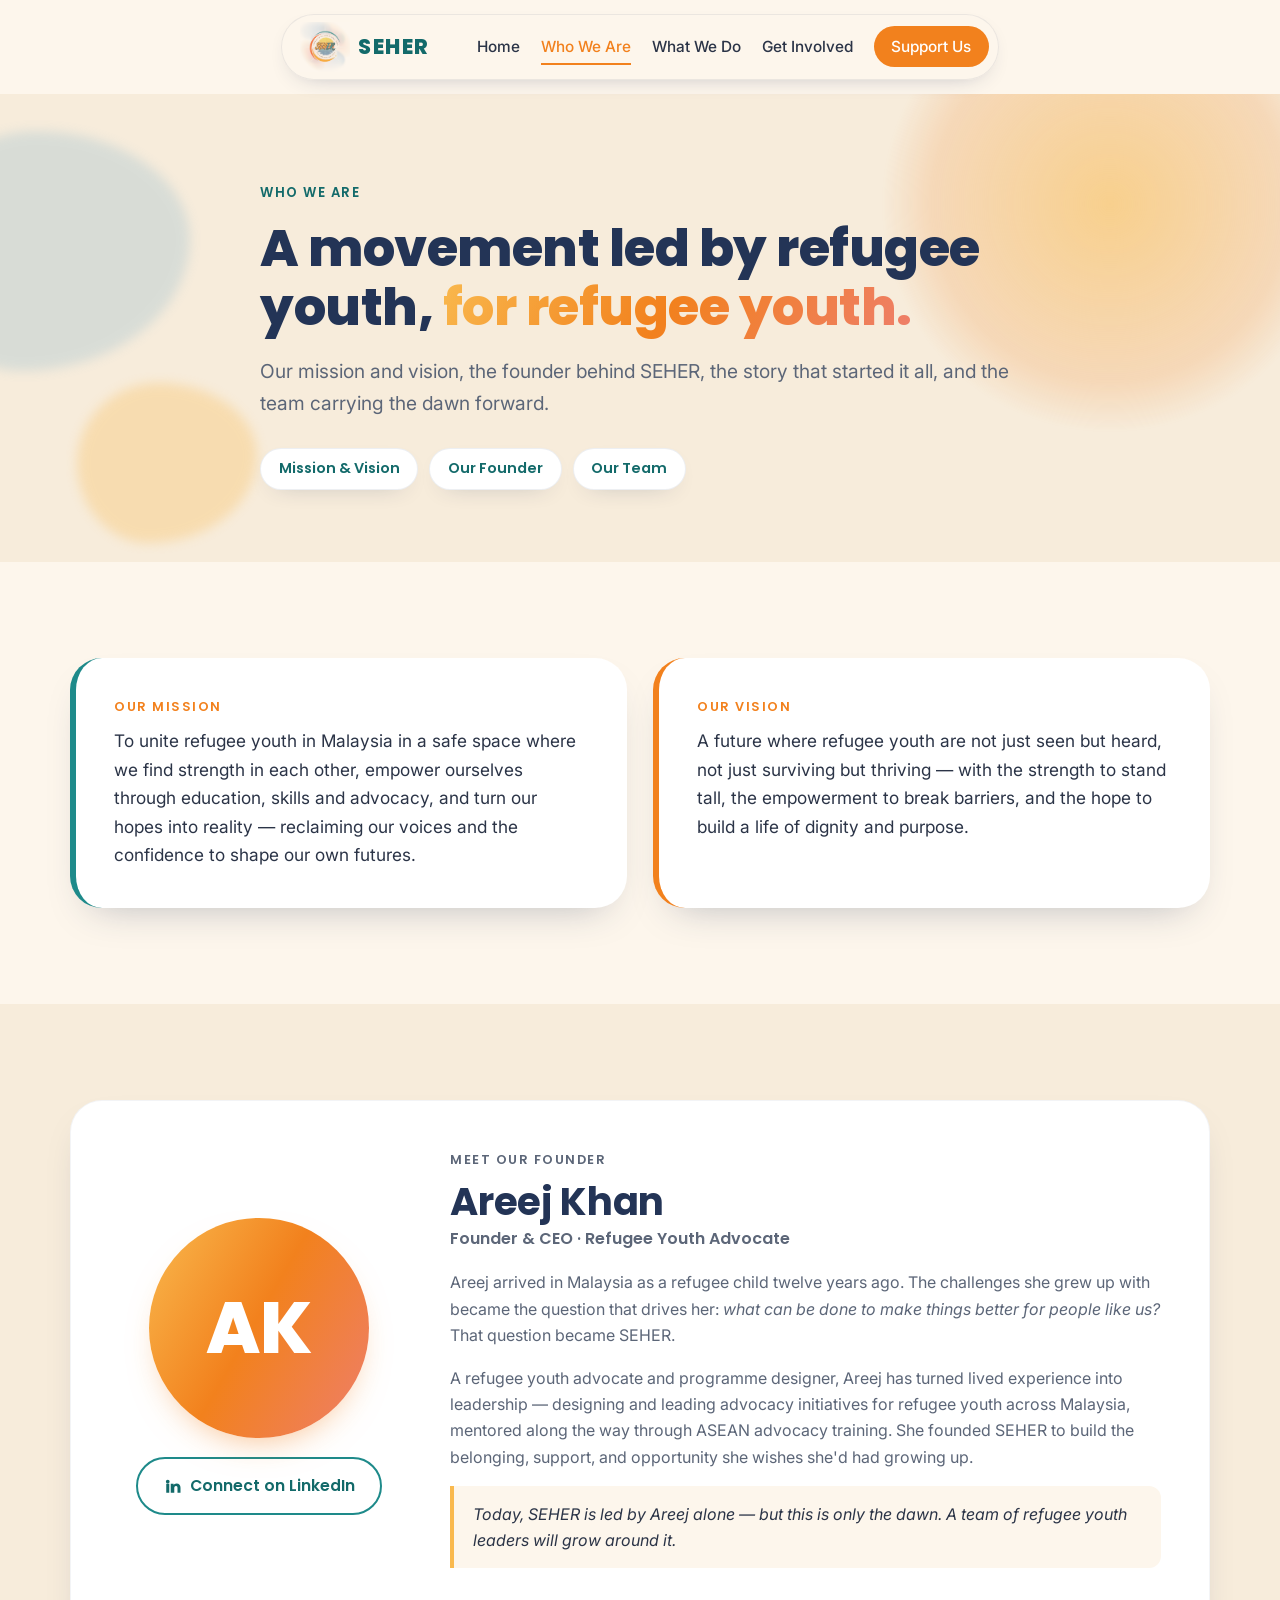
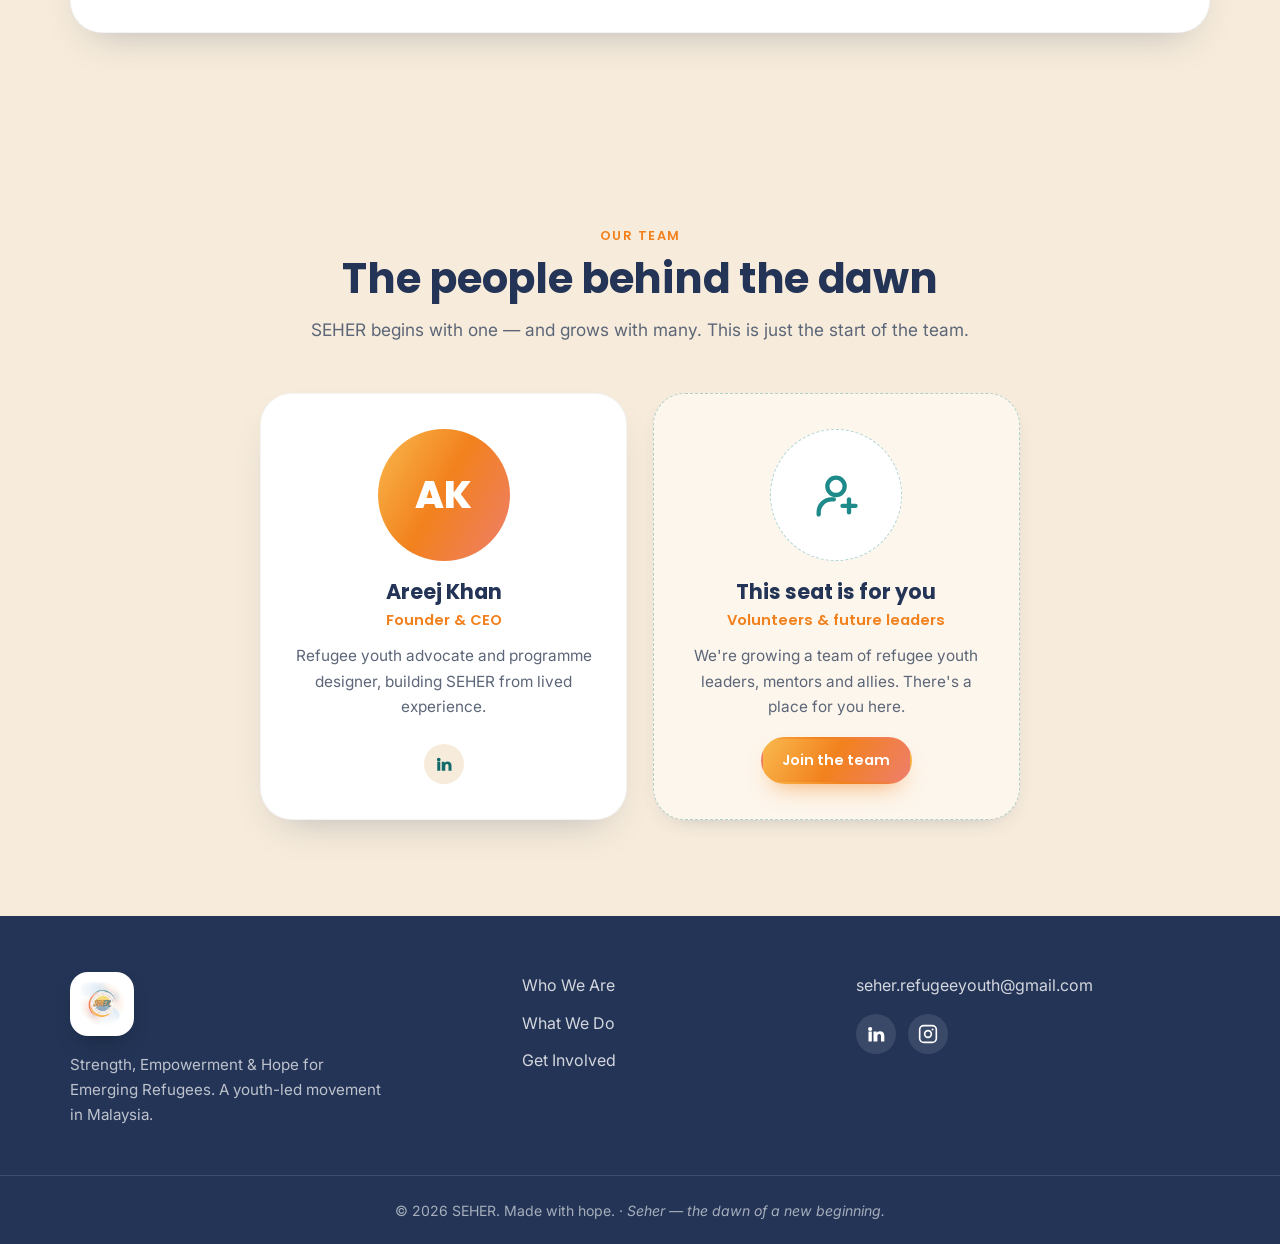
==== about.html @ 38da6fe3 "Add files via upload" ====
<!DOCTYPE html>
<html lang="en">
<head>
  <meta charset="UTF-8" />
  <meta name="viewport" content="width=device-width, initial-scale=1.0" />
  <title>Who We Are — SEHER</title>
  <meta name="description" content="Who we are: SEHER's mission and vision, our founder Areej Khan, the Voices into Action story, and the team building a brighter dawn for refugee youth in Malaysia." />

  <!-- Open Graph / social sharing -->
  <meta property="og:type" content="website" />
  <meta property="og:title" content="Who We Are — SEHER" />
  <meta property="og:description" content="Our mission, our founder, our story. SEHER — a youth-led movement for refugee youth in Malaysia. Seher means dawn." />
  <meta property="og:image" content="seher-logo.png" />

  <!-- Favicon: a small sunrise drawn inline, no file needed -->
  <link rel="icon" href="data:image/svg+xml,%3Csvg xmlns='http://www.w3.org/2000/svg' viewBox='0 0 32 32'%3E%3Ccircle cx='16' cy='18' r='8' fill='%23F9B94E'/%3E%3Crect x='2' y='22' width='28' height='8' fill='%232E9C9C'/%3E%3C/svg%3E" />

  <!-- Fonts -->
  <link rel="preconnect" href="https://fonts.googleapis.com" />
  <link rel="preconnect" href="https://fonts.gstatic.com" crossorigin />
  <link href="https://fonts.googleapis.com/css2?family=Poppins:wght@500;600;700;800&family=Inter:wght@400;500;600&display=swap" rel="stylesheet" />

  <link rel="stylesheet" href="styles.css" />
</head>
<body>

  <!-- ============ HEADER ============ -->
  <header class="site-header" id="top">
    <div class="container header-inner">
      <a href="index.html" class="brand" aria-label="SEHER home">
        <img src="seher-logo.png" alt="" class="brand-logo"
             onerror="this.style.display='none';" />
        <span class="brand-word">SEHER</span>
      </a>

      <nav class="nav" id="nav">
        <a href="index.html">Home</a>
        <a href="about.html" class="active">Who We Are</a>
        <a href="what-we-do.html">What We Do</a>
        <a href="index.html#involved">Get Involved</a>
        <a href="index.html#support" class="nav-cta nav-support">Support Us</a>
      </nav>

      <button class="nav-toggle" id="navToggle" aria-label="Open menu" aria-expanded="false">
        <span></span><span></span><span></span>
      </button>
    </div>
  </header>

  <!-- ============ PAGE HERO ============ -->
  <section class="page-hero">
    <div class="hero-art" aria-hidden="true">
      <div class="sun"></div>
      <div class="blob blob-1"></div>
      <div class="blob blob-3"></div>
    </div>
    <div class="container page-hero-inner">
      <p class="eyebrow">Who We Are</p>
      <h1 class="page-hero-title">A movement led by refugee youth, <span class="accent">for refugee youth.</span></h1>
      <p class="page-hero-sub">
        Our mission and vision, the founder behind SEHER, the story that started it all,
        and the team carrying the dawn forward.
      </p>
      <nav class="page-jump" aria-label="On this page">
        <a href="#mission">Mission &amp; Vision</a>
        <a href="#founder">Our Founder</a>
        <a href="#team">Our Team</a>
      </nav>
    </div>
  </section>

  <!-- ============ MISSION & VISION ============ -->
  <section class="section" id="mission">
    <div class="container mv-grid">
      <div class="mv-card">
        <p class="section-eyebrow">Our Mission</p>
        <p class="mv-text">
          To unite refugee youth in Malaysia in a safe space where we find strength in
          each other, empower ourselves through education, skills and advocacy, and turn our hopes
          into reality — reclaiming our voices and the confidence to shape our own futures.
        </p>
      </div>
      <div class="mv-card mv-card-alt">
        <p class="section-eyebrow">Our Vision</p>
        <p class="mv-text">
          A future where refugee youth are not just seen but heard, not just surviving but
          thriving — with the strength to stand tall, the empowerment to break barriers, and the
          hope to build a life of dignity and purpose.
        </p>
      </div>
    </div>
  </section>

  <!-- ============ FOUNDER / CEO ============ -->
  <section class="section section-tint" id="founder">
    <div class="container">
      <div class="founder-card">
        <div class="founder-photo-col">
          <div class="founder-photo">
            <img src="areej.jpg" alt="Areej Khan, Founder &amp; CEO of SEHER"
                 onerror="this.style.display='none'; this.parentElement.classList.add('no-photo');" />
            <span class="founder-initials" aria-hidden="true">AK</span>
          </div>
          <a href="https://www.linkedin.com/in/areej-khan-ak/" target="_blank" rel="noopener" class="btn btn-ghost founder-li">
            <svg viewBox="0 0 24 24" fill="currentColor" width="18" height="18"><path d="M4.98 3.5a2.5 2.5 0 1 1 0 5 2.5 2.5 0 0 1 0-5ZM3 9h4v12H3zM9 9h3.8v1.7h.05c.53-1 1.83-2.05 3.77-2.05C20.4 8.65 22 10.9 22 14.3V21h-4v-5.9c0-1.4-.03-3.2-2-3.2-2 0-2.3 1.55-2.3 3.1V21H9z"/></svg>
            Connect on LinkedIn
          </a>
        </div>
        <div class="founder-copy">
          <p class="section-eyebrow">Meet Our Founder</p>
          <h2 class="section-title">Areej Khan</h2>
          <p class="founder-role">Founder &amp; CEO · Refugee Youth Advocate</p>
          <p>
            Areej arrived in Malaysia as a refugee child twelve years ago. The challenges she grew up
            with became the question that drives her: <em>what can be done to make things better for
            people like us?</em> That question became SEHER.
          </p>
          <p>
            A refugee youth advocate and programme designer, Areej has turned lived experience into
            leadership — designing and leading advocacy initiatives for refugee youth across Malaysia,
            mentored along the way through ASEAN advocacy training. She founded SEHER to build the
            belonging, support, and opportunity she wishes she'd had growing up.
          </p>
          <p class="founder-note">
            Today, SEHER is led by Areej alone — but this is only the dawn. A team of refugee youth
            leaders will grow around it.
          </p>
        </div>
      </div>
    </div>
  </section>

  <!-- ============ TEAM ============ -->
  <section class="section section-tint" id="team">
    <div class="container">
      <div class="section-head">
        <p class="section-eyebrow">Our Team</p>
        <h2 class="section-title">The people behind the dawn</h2>
        <p class="section-lead">
          SEHER begins with one — and grows with many. This is just the start of the team.
        </p>
      </div>

      <div class="team-grid">
        <article class="team-card">
          <div class="team-photo">
            <img src="areej.jpg" alt="Areej Khan"
                 onerror="this.style.display='none'; this.parentElement.classList.add('no-photo');" />
            <span class="team-initials" aria-hidden="true">AK</span>
          </div>
          <h3>Areej Khan</h3>
          <p class="team-role">Founder &amp; CEO</p>
          <p class="team-bio">Refugee youth advocate and programme designer, building SEHER from lived experience.</p>
          <a href="https://www.linkedin.com/in/areej-khan-ak/" target="_blank" rel="noopener" class="team-li" aria-label="Areej Khan on LinkedIn">
            <svg viewBox="0 0 24 24" fill="currentColor" width="18" height="18"><path d="M4.98 3.5a2.5 2.5 0 1 1 0 5 2.5 2.5 0 0 1 0-5ZM3 9h4v12H3zM9 9h3.8v1.7h.05c.53-1 1.83-2.05 3.77-2.05C20.4 8.65 22 10.9 22 14.3V21h-4v-5.9c0-1.4-.03-3.2-2-3.2-2 0-2.3 1.55-2.3 3.1V21H9z"/></svg>
          </a>
        </article>

        <article class="team-card team-card-join">
          <div class="team-photo team-photo-join" aria-hidden="true">
            <svg viewBox="0 0 24 24" fill="none" stroke="currentColor" stroke-width="2" stroke-linecap="round" stroke-linejoin="round"><circle cx="12" cy="8" r="4"/><path d="M4 21v-1a6 6 0 0 1 6-6h1"/><path d="M18 14v6"/><path d="M15 17h6"/></svg>
          </div>
          <h3>This seat is for you</h3>
          <p class="team-role">Volunteers &amp; future leaders</p>
          <p class="team-bio">We're growing a team of refugee youth leaders, mentors and allies. There's a place for you here.</p>
          <a href="index.html#involved" class="btn btn-primary btn-sm">Join the team</a>
        </article>
      </div>
    </div>
  </section>

  <!-- ============ FOOTER ============ -->
  <footer class="site-footer">
    <div class="container footer-inner">
      <div class="footer-brand">
        <img src="seher-logo.png" alt="SEHER logo" class="footer-logo"
             onerror="this.style.display='none'; document.getElementById('footer-fallback').style.display='block';" />
        <span id="footer-fallback" class="brand-fallback" style="display:none;">SEHER</span>
        <p>Strength, Empowerment &amp; Hope for Emerging Refugees. A youth-led movement in Malaysia.</p>
      </div>
      <nav class="footer-links">
        <a href="about.html">Who We Are</a>
        <a href="what-we-do.html">What We Do</a>
        <a href="index.html#involved">Get Involved</a>
      </nav>
      <div class="footer-contact">
        <a href="mailto:seher.refugeeyouth@gmail.com">seher.refugeeyouth@gmail.com</a>
        <div class="socials">
          <a href="https://www.linkedin.com/company/seher-refugee-youth/" target="_blank" rel="noopener" aria-label="LinkedIn">
            <svg viewBox="0 0 24 24" fill="currentColor"><path d="M4.98 3.5a2.5 2.5 0 1 1 0 5 2.5 2.5 0 0 1 0-5ZM3 9h4v12H3zM9 9h3.8v1.7h.05c.53-1 1.83-2.05 3.77-2.05C20.4 8.65 22 10.9 22 14.3V21h-4v-5.9c0-1.4-.03-3.2-2-3.2-2 0-2.3 1.55-2.3 3.1V21H9z"/></svg>
          </a>
          <a href="https://www.instagram.com/seher_refugee_youth/" target="_blank" rel="noopener" aria-label="Instagram">
            <svg viewBox="0 0 24 24" fill="none" stroke="currentColor" stroke-width="2"><rect x="2" y="2" width="20" height="20" rx="5"/><circle cx="12" cy="12" r="4"/><circle cx="17.5" cy="6.5" r="1.2" fill="currentColor" stroke="none"/></svg>
          </a>
        </div>
      </div>
    </div>
    <div class="footer-bottom">
      <p>© <span id="year"></span> SEHER. Made with hope. · <em>Seher — the dawn of a new beginning.</em></p>
    </div>
  </footer>

  <script src="script.js"></script>
</body>
</html>
---- styles.css ----
/* ===================================================================
   SEHER — design system
   Palette drawn from the logo: teal, sunrise orange, gold, coral,
   navy ink on warm cream.
=================================================================== */
:root {
  --cream:      #FDF6EC;
  --cream-deep: #F7ECDB;
  --teal:       #1E8A8A;
  --teal-deep:  #136A6A;
  --orange:     #F2811D;
  --gold:       #F9B94E;
  --coral:      #EE7E6B;
  --blue:       #6EA8C9;
  --navy:       #233456;
  --ink:        #2B3447;
  --muted:      #5C6678;
  --white:      #ffffff;

  --radius-sm: 12px;
  --radius:    20px;
  --radius-lg: 32px;
  --shadow:    0 18px 40px -22px rgba(35, 52, 86, .35);
  --shadow-sm: 0 8px 24px -16px rgba(35, 52, 86, .45);

  --maxw: 1140px;
  --sunrise: linear-gradient(120deg, var(--gold) 0%, var(--orange) 48%, var(--coral) 100%);
}

* { box-sizing: border-box; }
html { scroll-behavior: smooth; }
body {
  margin: 0;
  font-family: "Inter", system-ui, sans-serif;
  color: var(--ink);
  background: var(--cream);
  line-height: 1.65;
  -webkit-font-smoothing: antialiased;
}
img { max-width: 100%; display: block; }
a { color: var(--teal-deep); }

h1, h2, h3 { font-family: "Poppins", sans-serif; line-height: 1.15; color: var(--navy); margin: 0; }

.container { width: min(var(--maxw), 92%); margin-inline: auto; }

/* ---------- Page fade transition (between pages) ---------- */
@keyframes pageIn { from { opacity: 0; } to { opacity: 1; } }
body { animation: pageIn .5s ease; }
body.is-leaving { opacity: 0; transition: opacity .28s ease; }

/* ---------- Buttons ---------- */
.btn {
  display: inline-flex; align-items: center; justify-content: center;
  gap: .5rem;
  padding: .85rem 1.6rem;
  border-radius: 999px;
  font-family: "Poppins", sans-serif;
  font-weight: 600;
  font-size: .98rem;
  text-decoration: none;
  border: 2px solid transparent;
  cursor: pointer;
  transition: transform .18s ease, box-shadow .18s ease, background .18s ease;
}
.btn-primary { background: var(--sunrise); color: #fff; box-shadow: 0 12px 24px -12px rgba(242,129,29,.7); }
.btn-primary:hover { transform: translateY(-2px); box-shadow: 0 18px 30px -12px rgba(242,129,29,.8); }
.btn-ghost { background: rgba(255,255,255,.7); color: var(--teal-deep); border-color: var(--teal); }
.btn-ghost:hover { background: #fff; transform: translateY(-2px); }
.btn-block { width: 100%; }

/* ---------- Header (floating rounded pill) ---------- */
.site-header {
  position: sticky; top: 0; z-index: 50;
  padding: .85rem 0;
  background: transparent;
}
.header-inner {
  display: flex; align-items: center; justify-content: center;
  width: fit-content; max-width: 100%; margin-inline: auto;
  gap: clamp(1.4rem, 4vw, 3rem);
  padding: .45rem .6rem .45rem 1.1rem;
  background: rgba(253, 246, 236, .92);
  backdrop-filter: blur(10px);
  border: 1px solid rgba(35,52,86,.08);
  border-radius: 999px;
  box-shadow: var(--shadow-sm);
}
.brand { display: flex; align-items: center; gap: .55rem; text-decoration: none; }
.brand-logo { height: 50px; width: auto; mix-blend-mode: multiply; }
.brand-word {
  font-family: "Poppins", sans-serif; font-weight: 800; letter-spacing: 1.5px;
  font-size: 1.3rem; color: var(--teal-deep);
}
.brand-fallback {
  font-family: "Poppins", sans-serif; font-weight: 800; letter-spacing: 2px;
  font-size: 1.5rem; color: var(--teal-deep);
}
.nav { display: flex; align-items: center; gap: 1.3rem; }
.nav a {
  text-decoration: none; color: var(--ink); font-weight: 500; font-size: .96rem;
  position: relative; transition: color .15s;
}
.nav a:not(.nav-cta):hover { color: var(--teal-deep); }
.nav a:not(.nav-cta)::after {
  content: ""; position: absolute; left: 0; bottom: -6px; height: 2px; width: 0;
  background: var(--orange); transition: width .2s ease;
}
.nav a:not(.nav-cta):hover::after { width: 100%; }
.nav-cta {
  background: var(--teal); color: #fff !important; padding: .5rem 1.1rem;
  border-radius: 999px; font-weight: 600;
}
.nav-cta:hover { background: var(--teal-deep); }
.nav-support { background: var(--orange); }
.nav-support:hover { background: var(--coral); }
#support { scroll-margin-top: 96px; }
.nav-toggle { display: none; background: none; border: 0; cursor: pointer; padding: .4rem; }
.nav-toggle span { display: block; width: 24px; height: 2.5px; background: var(--navy); border-radius: 2px; margin: 5px 0; transition: .25s; }

/* ---------- Hero ---------- */
.hero { position: relative; overflow: hidden; padding: clamp(3.5rem, 9vw, 7rem) 0 clamp(4rem, 9vw, 7rem); }
.hero-art { position: absolute; inset: 0; z-index: 0; pointer-events: none; }
.hero-art .sun {
  position: absolute; top: -120px; right: -60px; width: 460px; height: 460px; border-radius: 50%;
  background: radial-gradient(circle at 50% 50%, rgba(249,185,78,.55), rgba(242,129,29,.18) 55%, transparent 70%);
  filter: blur(2px);
}
.blob { position: absolute; border-radius: 45% 55% 60% 40% / 50% 45% 55% 50%; opacity: .5; filter: blur(6px); }
.blob-1 { width: 280px; height: 240px; top: 8%; left: -90px; background: var(--blue); opacity: .22; }
.blob-2 { width: 220px; height: 200px; bottom: -60px; right: 12%; background: var(--coral); opacity: .2; }
.blob-3 { width: 180px; height: 160px; bottom: 4%; left: 6%; background: var(--gold); opacity: .3; }
.hero-inner {
  position: relative; z-index: 1;
  display: grid; grid-template-columns: minmax(150px, 200px) 1fr;
  gap: clamp(1.25rem, 3vw, 2.5rem); align-items: center;
}
.hero-logo-col { display: flex; justify-content: flex-start; }
.hero-logo {
  width: 100%; max-width: 210px; aspect-ratio: 1 / 1; height: auto;
  border-radius: 50%; object-fit: cover; mix-blend-mode: multiply;
  margin-left: -18px;
}
.hero-text { min-width: 0; }
.eyebrow {
  font-family: "Poppins", sans-serif; font-weight: 600; letter-spacing: 1.5px; text-transform: uppercase;
  font-size: .82rem; color: var(--teal-deep); margin: 0 0 1rem;
}
.hero-title { font-size: clamp(2.1rem, 5.4vw, 3.7rem); font-weight: 800; letter-spacing: -.5px; }
.hero-title .accent {
  background: var(--sunrise); -webkit-background-clip: text; background-clip: text; color: transparent;
}
.hero-sub { font-size: clamp(1.05rem, 2vw, 1.25rem); color: var(--muted); margin: 1.4rem 0 2.2rem; max-width: 620px; }
.hero-actions { display: flex; flex-wrap: wrap; gap: 1rem; }

/* ---------- Meaning strip ---------- */
.meaning { background: var(--navy); color: #fff; padding: 2.4rem 0; }
.meaning p { margin: 0; text-align: center; font-size: clamp(1.05rem, 2.2vw, 1.3rem); max-width: 820px; margin-inline: auto; color: rgba(255,255,255,.92); }
.meaning strong { color: var(--gold); }
.meaning-word {
  display: inline-block; font-size: 1.6em; color: var(--gold); margin-right: .5rem; vertical-align: -.12em;
  font-family: "Poppins", sans-serif;
}

/* ---------- Sections ---------- */
.section { padding: clamp(3.5rem, 8vw, 6rem) 0; }
.section-tint { background: var(--cream-deep); }
.section-eyebrow {
  font-family: "Poppins", sans-serif; font-weight: 600; letter-spacing: 1.5px; text-transform: uppercase;
  font-size: .8rem; color: var(--orange); margin: 0 0 .6rem;
}
.section-eyebrow.light { color: var(--gold); }
.section-title { font-size: clamp(1.7rem, 3.6vw, 2.6rem); font-weight: 700; letter-spacing: -.3px; }
.section-title.light { color: #fff; }
.section-head { text-align: center; max-width: 680px; margin: 0 auto 3rem; }
.section-lead { color: var(--muted); margin-top: .8rem; font-size: 1.08rem; }

/* ---------- About ---------- */
.about-grid { display: grid; grid-template-columns: 1.15fr .85fr; gap: 3.2rem; align-items: center; }
.about-copy p { color: var(--muted); }
.about-copy .btn { margin-top: 1rem; }
.about-stats { display: grid; grid-template-columns: 1fr 1fr; gap: 1.1rem; }
.stat-card {
  background: #fff; border-radius: var(--radius); padding: 1.6rem; box-shadow: var(--shadow);
  border: 1px solid rgba(35,52,86,.05);
}
.stat-wide { grid-column: 1 / -1; }
.stat-num { display: block; font-family: "Poppins", sans-serif; font-weight: 800; font-size: 1.7rem; color: var(--teal-deep); line-height: 1.1; }
.stat-label { display: block; color: var(--muted); font-size: .94rem; margin-top: .4rem; }

/* ---------- Founder / CEO ---------- */
.founder-card {
  display: grid; grid-template-columns: 280px 1fr; gap: clamp(1.8rem, 4vw, 3.2rem);
  align-items: center; background: #fff; border-radius: var(--radius-lg);
  padding: clamp(1.8rem, 4vw, 3rem); box-shadow: var(--shadow);
  border: 1px solid rgba(35,52,86,.05);
}
.founder-photo-col { display: flex; flex-direction: column; align-items: center; gap: 1.2rem; }
.founder-photo {
  position: relative; width: 220px; height: 220px; border-radius: 50%; overflow: hidden;
  background: var(--sunrise); display: grid; place-items: center;
  box-shadow: 0 16px 36px -18px rgba(242,129,29,.6);
}
.founder-photo img { width: 100%; height: 100%; object-fit: cover; }
.founder-initials { display: none; font-family: "Poppins", sans-serif; font-weight: 800; font-size: 4.5rem; color: #fff; }
.founder-photo.no-photo .founder-initials { display: block; }
.founder-li { gap: .5rem; }
.founder-role { font-family: "Poppins", sans-serif; font-weight: 600; color: var(--teal-deep); margin: .1rem 0 1.1rem; }
.founder-copy p { color: var(--muted); }
.founder-copy .section-title { font-size: clamp(1.8rem, 3.4vw, 2.4rem); }
.founder-note {
  background: var(--cream); border-left: 4px solid var(--gold);
  padding: .9rem 1.2rem; border-radius: 0 12px 12px 0; color: var(--ink) !important; font-style: italic;
}

/* ---------- Impact / Voices into Action ---------- */
.impact-grid { display: grid; grid-template-columns: 1fr 1fr; gap: 2.4rem; align-items: center; margin-bottom: 2.4rem; }
.impact-photo {
  position: relative; aspect-ratio: 4 / 3; border-radius: var(--radius-lg); overflow: hidden;
  background: linear-gradient(150deg, var(--teal), var(--blue));
  display: grid; place-items: center; box-shadow: var(--shadow);
}
.impact-photo img { width: 100%; height: 100%; object-fit: cover; }
.impact-photo-ph { display: none; flex-direction: column; align-items: center; gap: .6rem; color: rgba(255,255,255,.85); font-size: .95rem; font-weight: 500; }
.impact-photo-ph svg { width: 42px; height: 42px; }
.impact-photo.no-photo .impact-photo-ph { display: flex; }
.impact-stats { display: grid; grid-template-columns: 1fr 1fr; gap: 1rem; margin-bottom: 1.6rem; }
.impact-stat {
  background: var(--cream-deep); border-radius: var(--radius); padding: 1.1rem 1.2rem;
  border: 1px solid rgba(35,52,86,.05);
}
.impact-num { display: block; font-family: "Poppins", sans-serif; font-weight: 800; font-size: 1.9rem; color: var(--orange); line-height: 1; }
.impact-lbl { display: block; color: var(--muted); font-size: .9rem; margin-top: .35rem; }
.impact-copy p { color: var(--muted); }
.impact-quote {
  margin: 0 0 2rem; padding: 2rem clamp(1.5rem, 4vw, 3rem); border-radius: var(--radius-lg);
  background: var(--navy); color: #fff; font-family: "Poppins", sans-serif; font-weight: 500;
  font-size: clamp(1.15rem, 2.4vw, 1.5rem); line-height: 1.5; text-align: center; position: relative;
}
.impact-quote cite { display: block; margin-top: 1rem; font-size: .95rem; font-style: normal; font-weight: 600; color: var(--gold); }
.impact-footer { display: flex; flex-wrap: wrap; align-items: center; justify-content: space-between; gap: 1.2rem; }
.impact-credits { margin: 0; color: var(--muted); font-size: .95rem; }
.impact-credits strong { color: var(--ink); }

/* ---------- Pillars ---------- */
.pillars-grid { display: grid; grid-template-columns: repeat(3, 1fr); gap: 1.6rem; }
.pillar-card {
  background: #fff; border-radius: var(--radius-lg); padding: 2.2rem; text-align: center;
  box-shadow: var(--shadow); border: 1px solid rgba(35,52,86,.05);
  transition: transform .2s ease, box-shadow .2s ease;
}
.pillar-card:hover { transform: translateY(-6px); }
.pillar-icon {
  width: 68px; height: 68px; border-radius: 20px; margin: 0 auto 1.2rem;
  display: grid; place-items: center; color: #fff;
}
.pillar-icon svg { width: 32px; height: 32px; }
.icon-strength { background: linear-gradient(135deg, var(--teal), var(--teal-deep)); }
.icon-empower  { background: linear-gradient(135deg, var(--gold), var(--orange)); }
.icon-hope     { background: linear-gradient(135deg, var(--coral), var(--orange)); }
.pillar-card h3 { font-size: 1.4rem; margin-bottom: .6rem; }
.pillar-card p { color: var(--muted); margin: 0; }

/* ---------- Mission & Vision ---------- */
.mv-grid { display: grid; grid-template-columns: 1fr 1fr; gap: 1.6rem; }
.mv-card {
  background: #fff; border-radius: var(--radius-lg); padding: 2.4rem;
  box-shadow: var(--shadow); border-left: 6px solid var(--teal);
}
.mv-card-alt { border-left-color: var(--orange); }
.mv-text { font-size: 1.08rem; color: var(--ink); margin: 0; }

/* ---------- Programs ---------- */
.programs-grid { display: grid; grid-template-columns: repeat(3, 1fr); gap: 1.6rem; }
.program-card {
  background: #fff; border-radius: var(--radius); padding: 2rem 1.8rem;
  box-shadow: var(--shadow-sm); border: 1px solid rgba(35,52,86,.05);
  transition: transform .2s ease;
}
.program-card:hover { transform: translateY(-5px); }
.program-tag {
  display: inline-grid; place-items: center; width: 40px; height: 40px; border-radius: 12px;
  background: var(--cream-deep); color: var(--orange); font-family: "Poppins", sans-serif;
  font-weight: 700; margin-bottom: 1rem;
}
.program-card h3 { font-size: 1.2rem; margin-bottom: .5rem; }
.program-card p { color: var(--muted); margin: 0; font-size: .97rem; }
.program-card-feature { background: var(--sunrise); color: #fff; }
.program-card-feature h3 { color: #fff; }
.program-card-feature p { color: rgba(255,255,255,.94); }
.program-card-feature .program-tag { background: rgba(255,255,255,.25); color: #fff; }

/* ---------- Who we serve ---------- */
.serve { background: linear-gradient(150deg, var(--teal-deep), var(--teal) 60%, var(--blue)); position: relative; overflow: hidden; }
.serve::after {
  content: ""; position: absolute; top: -100px; right: -80px; width: 360px; height: 360px; border-radius: 50%;
  background: radial-gradient(circle, rgba(249,185,78,.4), transparent 65%);
}
.serve-inner { position: relative; z-index: 1; max-width: 760px; }
.serve-lead { color: rgba(255,255,255,.92); font-size: 1.12rem; margin: 1.2rem 0 2rem; }
.serve-list {
  list-style: none; padding: 0; margin: 0 0 1.8rem; display: grid;
  grid-template-columns: 1fr 1fr; gap: .8rem 1.6rem; max-width: 620px;
}
.serve-list li {
  position: relative; padding-left: 1.8rem; color: #fff; font-weight: 500;
}
.serve-list li::before {
  content: "✦"; position: absolute; left: 0; color: var(--gold); font-size: 1rem;
}
.serve-note { color: rgba(255,255,255,.92); font-style: italic; margin: 0; }

/* ---------- Get involved ---------- */
.involved-grid { display: grid; grid-template-columns: repeat(3, 1fr); gap: 1.6rem; margin-bottom: 3rem; }
.involved-card {
  background: #fff; border-radius: var(--radius-lg); padding: 2.2rem; text-align: center;
  box-shadow: var(--shadow); border: 1px solid rgba(35,52,86,.05);
  transition: transform .2s ease;
}
.involved-card:hover { transform: translateY(-6px); }
.involved-icon {
  width: 64px; height: 64px; border-radius: 50%; margin: 0 auto 1.1rem;
  display: grid; place-items: center; background: var(--cream-deep); color: var(--teal-deep);
}
.involved-icon svg { width: 28px; height: 28px; }
.involved-card h3 { font-size: 1.25rem; margin-bottom: .5rem; }
.involved-card p { color: var(--muted); margin: 0; font-size: .97rem; }

/* ---------- Form ---------- */
.form-wrap {
  background: #fff; border-radius: var(--radius-lg); padding: clamp(1.8rem, 4vw, 3rem);
  box-shadow: var(--shadow); display: grid; grid-template-columns: .85fr 1.15fr; gap: 2.6rem; align-items: start;
}
.form-intro h3 { font-size: 1.5rem; margin-bottom: .6rem; }
.form-intro p { color: var(--muted); margin: 0; }
.contact-form { display: grid; gap: 1rem; }
.field-row { display: grid; grid-template-columns: 1fr 1fr; gap: 1rem; }
.field { display: grid; gap: .4rem; }
.field span { font-weight: 600; font-size: .9rem; color: var(--navy); }
.field input, .field select, .field textarea {
  font-family: inherit; font-size: 1rem; padding: .8rem 1rem; border-radius: var(--radius-sm);
  border: 1.5px solid rgba(35,52,86,.16); background: var(--cream); color: var(--ink);
  transition: border-color .15s, box-shadow .15s; resize: vertical;
}
.field input:focus, .field select:focus, .field textarea:focus {
  outline: none; border-color: var(--teal); box-shadow: 0 0 0 3px rgba(30,138,138,.15); background: #fff;
}
.form-status { margin: .2rem 0 0; font-size: .94rem; font-weight: 500; min-height: 1.2em; }
.form-status.ok { color: var(--teal-deep); }
.form-status.err { color: #c0432f; }

/* ---------- Footer ---------- */
.site-footer { background: var(--navy); color: rgba(255,255,255,.85); padding: 3.5rem 0 0; }
.footer-inner { display: grid; grid-template-columns: 1.4fr 1fr 1.2fr; gap: 2.4rem; align-items: start; }
.footer-logo {
  height: 64px; width: auto; margin-bottom: 1rem;
  background: #fff; padding: 10px; border-radius: 18px;
  box-shadow: 0 10px 24px -14px rgba(0,0,0,.6);
}
.footer-brand .brand-fallback { color: #fff; display: block; margin-bottom: .8rem; }
.footer-brand p { margin: 0; font-size: .95rem; color: rgba(255,255,255,.7); max-width: 320px; }
.footer-links { display: grid; gap: .7rem; }
.footer-links a, .footer-contact a { color: rgba(255,255,255,.8); text-decoration: none; transition: color .15s; }
.footer-links a:hover, .footer-contact a:hover { color: var(--gold); }
.footer-contact { display: grid; gap: 1rem; }
.socials { display: flex; gap: .8rem; }
.socials a {
  width: 40px; height: 40px; border-radius: 50%; background: rgba(255,255,255,.1);
  display: grid; place-items: center; color: #fff; transition: background .15s, transform .15s;
}
.socials a:hover { background: var(--teal); transform: translateY(-2px); }
.socials svg { width: 20px; height: 20px; }
.footer-bottom { border-top: 1px solid rgba(255,255,255,.12); margin-top: 3rem; padding: 1.4rem 0; text-align: center; }
.footer-bottom p { margin: 0; font-size: .88rem; color: rgba(255,255,255,.6); }

/* ---------- Page hero (interior pages) ---------- */
.nav a.active { color: var(--orange); }
.nav a.active::after { width: 100%; background: var(--orange); }
.page-hero {
  position: relative; overflow: hidden;
  padding: clamp(3rem, 7vw, 5.5rem) 0 clamp(2.6rem, 6vw, 4.5rem);
  background: var(--cream-deep);
}
.page-hero-inner { position: relative; z-index: 1; max-width: 760px; }
.page-hero-title { font-size: clamp(2rem, 5vw, 3.2rem); font-weight: 800; letter-spacing: -.5px; }
.page-hero-title .accent {
  background: var(--sunrise); -webkit-background-clip: text; background-clip: text; color: transparent;
}
.page-hero-sub { font-size: clamp(1.05rem, 2vw, 1.2rem); color: var(--muted); margin: 1.2rem 0 1.8rem; }
.page-jump { display: flex; flex-wrap: wrap; gap: .7rem; }
.page-jump a {
  font-family: "Poppins", sans-serif; font-weight: 600; font-size: .9rem; text-decoration: none;
  color: var(--teal-deep); background: #fff; padding: .5rem 1.1rem; border-radius: 999px;
  border: 1.5px solid rgba(35,52,86,.08); box-shadow: var(--shadow-sm); transition: transform .15s, color .15s;
}
.page-jump a:hover { transform: translateY(-2px); color: var(--orange); }

/* ---------- Team ---------- */
.team-grid {
  display: grid; grid-template-columns: repeat(auto-fit, minmax(240px, 1fr));
  gap: 1.6rem; max-width: 760px; margin-inline: auto;
}
.team-card {
  background: #fff; border-radius: var(--radius-lg); padding: 2.2rem 1.8rem; text-align: center;
  box-shadow: var(--shadow); border: 1px solid rgba(35,52,86,.05);
  display: flex; flex-direction: column; align-items: center;
}
.team-photo {
  position: relative; width: 132px; height: 132px; border-radius: 50%; overflow: hidden;
  margin-bottom: 1.2rem; background: var(--sunrise); display: grid; place-items: center;
}
.team-photo img { width: 100%; height: 100%; object-fit: cover; }
.team-photo.no-photo img { display: none; }
.team-initials {
  font-family: "Poppins", sans-serif; font-weight: 800; font-size: 2.4rem; color: #fff;
}
.team-photo.no-photo .team-initials { display: block; }
.team-photo:not(.no-photo) .team-initials { display: none; }
.team-card h3 { font-size: 1.3rem; margin-bottom: .25rem; }
.team-role { font-family: "Poppins", sans-serif; font-weight: 600; color: var(--orange); font-size: .92rem; margin: 0 0 .7rem; }
.team-bio { color: var(--muted); font-size: .96rem; margin: 0 0 1.1rem; }
.team-li {
  width: 40px; height: 40px; border-radius: 50%; background: var(--cream-deep); color: var(--teal-deep);
  display: grid; place-items: center; transition: background .15s, color .15s, transform .15s; margin-top: auto;
}
.team-li:hover { background: var(--teal); color: #fff; transform: translateY(-2px); }
.team-card-join { background: var(--cream); border: 1.5px dashed rgba(30,138,138,.35); box-shadow: var(--shadow-sm); }
.team-photo-join { background: #fff; border: 1.5px dashed rgba(30,138,138,.35); color: var(--teal); }
.team-photo-join svg { width: 52px; height: 52px; }
.btn-sm { padding: .6rem 1.2rem; font-size: .9rem; margin-top: auto; }

/* ---------- What We Do: home teaser band ---------- */
.cta-band {
  display: flex; align-items: center; justify-content: space-between; gap: 2rem; flex-wrap: wrap;
  background: #fff; border-radius: var(--radius-lg); padding: clamp(1.8rem, 4vw, 2.8rem) clamp(1.8rem, 4vw, 3rem);
  box-shadow: var(--shadow); border: 1px solid rgba(35,52,86,.05);
}
.cta-band-text { max-width: 640px; }
.cta-band-text .section-lead { margin-top: .6rem; }
.cta-band .btn { flex-shrink: 0; }

/* ---------- Projects ---------- */
.project {
  background: #fff; border-radius: var(--radius-lg); padding: clamp(1.6rem, 4vw, 2.8rem);
  box-shadow: var(--shadow); border: 1px solid rgba(35,52,86,.05);
}
.project-head { max-width: 760px; margin-bottom: 2rem; }
.project-title { font-size: clamp(1.5rem, 3vw, 2.1rem); margin: .7rem 0 .6rem; }
.project-intro { color: var(--muted); margin: 0; }
.project-status {
  display: inline-block; font-family: "Poppins", sans-serif; font-weight: 600;
  font-size: .78rem; letter-spacing: .5px; text-transform: uppercase;
  padding: .35rem .9rem; border-radius: 999px;
}
.status-past { background: rgba(30,138,138,.12); color: var(--teal-deep); }
.status-soon { background: rgba(242,129,29,.14); color: var(--orange); }

/* ---------- What's next card ---------- */
.next-card {
  text-align: center; max-width: 720px; margin-inline: auto;
  background: var(--cream-deep); border: 1.5px dashed rgba(242,129,29,.4);
  border-radius: var(--radius-lg); padding: clamp(2rem, 5vw, 3.2rem);
}
.next-card .section-title { margin: 1rem 0 .8rem; }
.next-card p { color: var(--muted); max-width: 560px; margin: 0 auto; }
.next-cta-line { font-weight: 600; color: var(--navy) !important; margin-top: 1.4rem !important; }
.next-card .btn { margin-top: 1.2rem; }

/* ===================================================================
   Responsive
=================================================================== */
@media (max-width: 900px) {
  .nav {
    position: fixed; inset: 0 0 0 auto; width: min(78%, 320px);
    flex-direction: column; align-items: flex-start; justify-content: flex-start;
    gap: 1.2rem; background: var(--cream); padding: 5.5rem 2rem 2rem;
    box-shadow: -10px 0 40px -20px rgba(0,0,0,.4);
    transform: translateX(100%); transition: transform .28s ease; z-index: 40;
  }
  .nav.open { transform: translateX(0); }
  .header-inner { width: 100%; justify-content: space-between; gap: 1rem; }
  .nav a { font-size: 1.1rem; }
  .nav-toggle { display: block; z-index: 60; }
  .nav-toggle.open span:nth-child(1) { transform: translateY(7.5px) rotate(45deg); }
  .nav-toggle.open span:nth-child(2) { opacity: 0; }
  .nav-toggle.open span:nth-child(3) { transform: translateY(-7.5px) rotate(-45deg); }

  .hero-inner { grid-template-columns: 1fr; gap: 1.4rem; }
  .hero-logo-col { justify-content: flex-start; }
  .hero-logo { max-width: 160px; margin-left: 0; }
  .about-grid, .mv-grid, .form-wrap { grid-template-columns: 1fr; gap: 2rem; }
  .founder-card { grid-template-columns: 1fr; gap: 1.8rem; text-align: center; }
  .founder-note { text-align: left; }
  .impact-grid { grid-template-columns: 1fr; gap: 1.8rem; }
  .impact-footer { flex-direction: column; align-items: flex-start; }
  .pillars-grid, .programs-grid, .involved-grid { grid-template-columns: 1fr; }
}
@media (min-width: 560px) and (max-width: 900px) {
  .pillars-grid, .programs-grid, .involved-grid { grid-template-columns: 1fr 1fr; }
  .program-card-feature { grid-column: 1 / -1; }
}
@media (max-width: 620px) {
  .hero-logo { max-width: 140px; }
  .field-row { grid-template-columns: 1fr; }
  .serve-list { grid-template-columns: 1fr; }
  .footer-inner { grid-template-columns: 1fr; gap: 1.8rem; }
  .hero-actions .btn { flex: 1; }
}

@media (prefers-reduced-motion: reduce) {
  * { scroll-behavior: auto !important; transition: none !important; }
  body { animation: none !important; }
  body.is-leaving { opacity: 1 !important; }
}
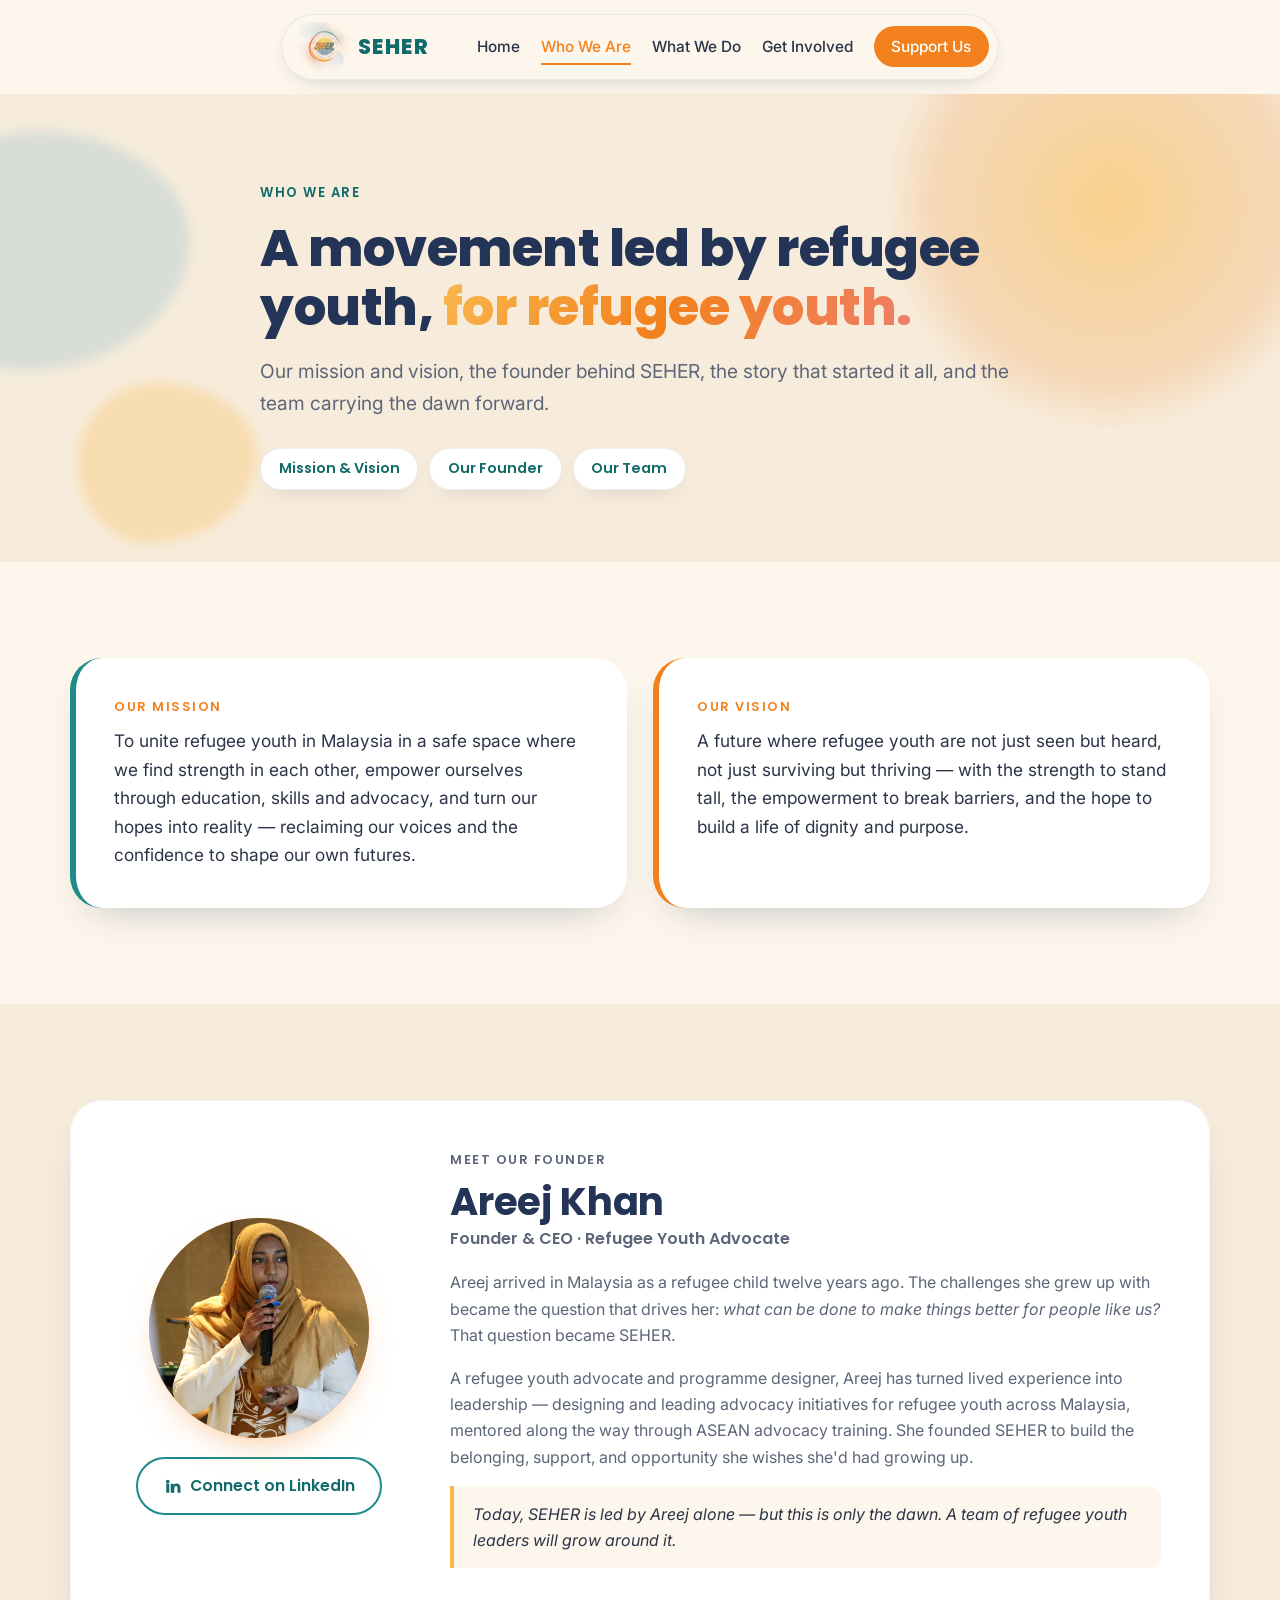
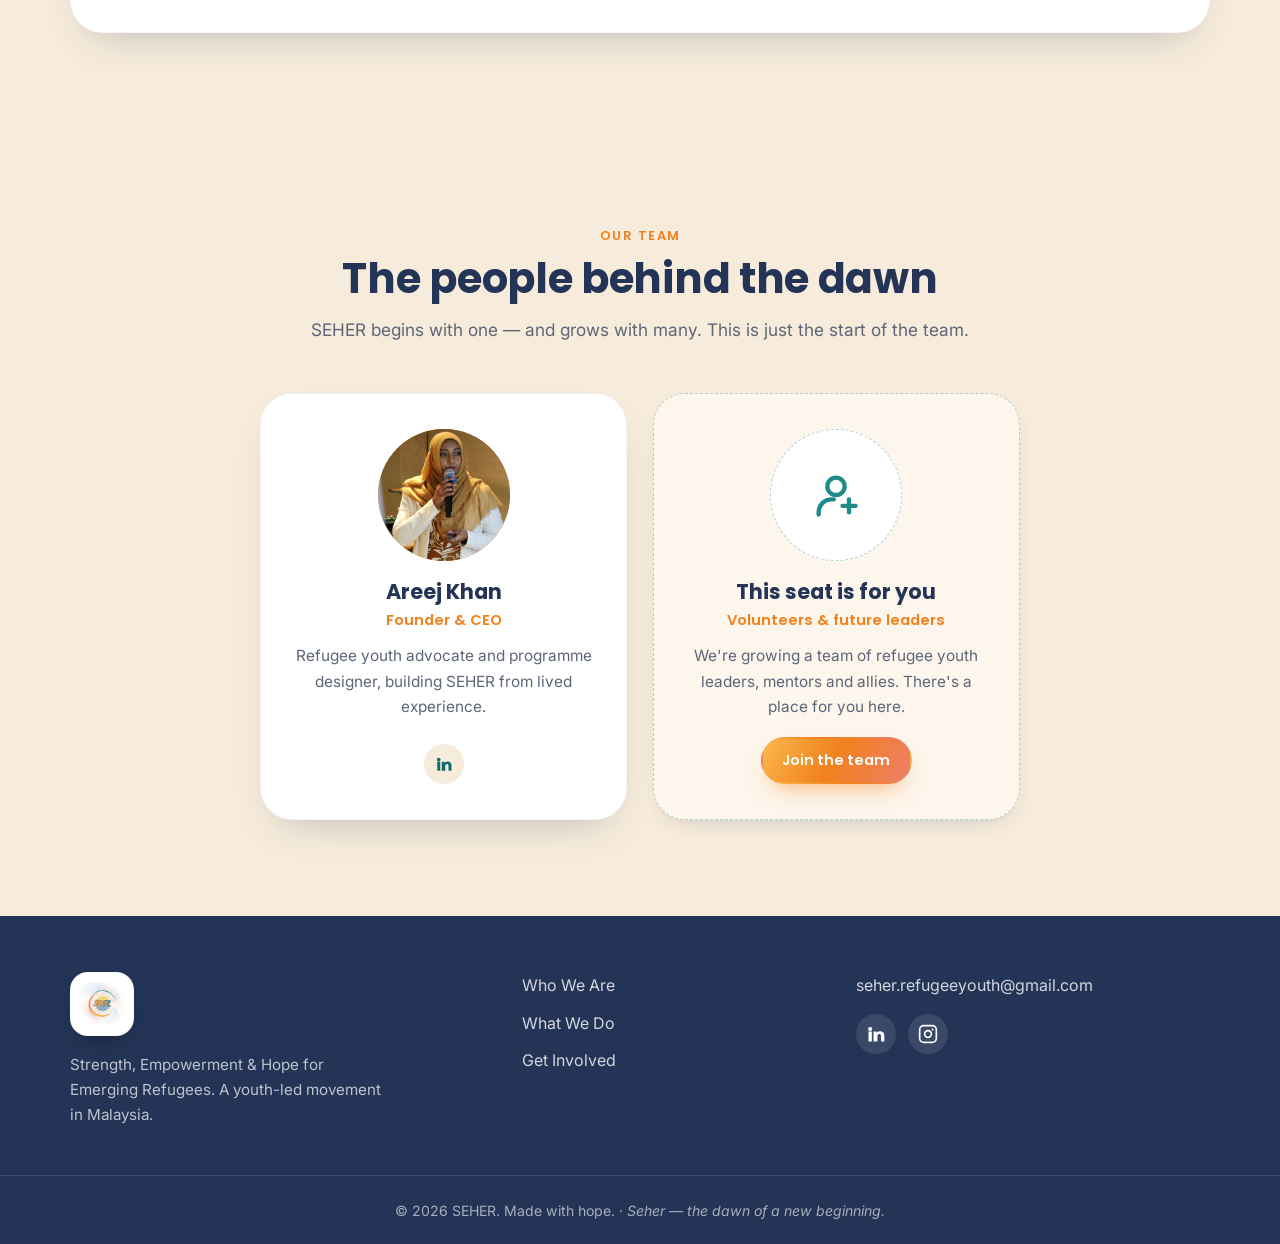
==== commit d091a055: "Add files via upload" ====
--- a/about.html
+++ b/about.html
@@ -97,7 +97,7 @@
       <div class="founder-card">
         <div class="founder-photo-col">
           <div class="founder-photo">
-            <img src="areej.jpg" alt="Areej Khan, Founder &amp; CEO of SEHER"
+            <img src="areej.png" alt="Areej Khan, Founder &amp; CEO of SEHER"
                  onerror="this.style.display='none'; this.parentElement.classList.add('no-photo');" />
             <span class="founder-initials" aria-hidden="true">AK</span>
           </div>
@@ -144,7 +144,7 @@
       <div class="team-grid">
         <article class="team-card">
           <div class="team-photo">
-            <img src="areej.jpg" alt="Areej Khan"
+            <img src="areej.png" alt="Areej Khan"
                  onerror="this.style.display='none'; this.parentElement.classList.add('no-photo');" />
             <span class="team-initials" aria-hidden="true">AK</span>
           </div>
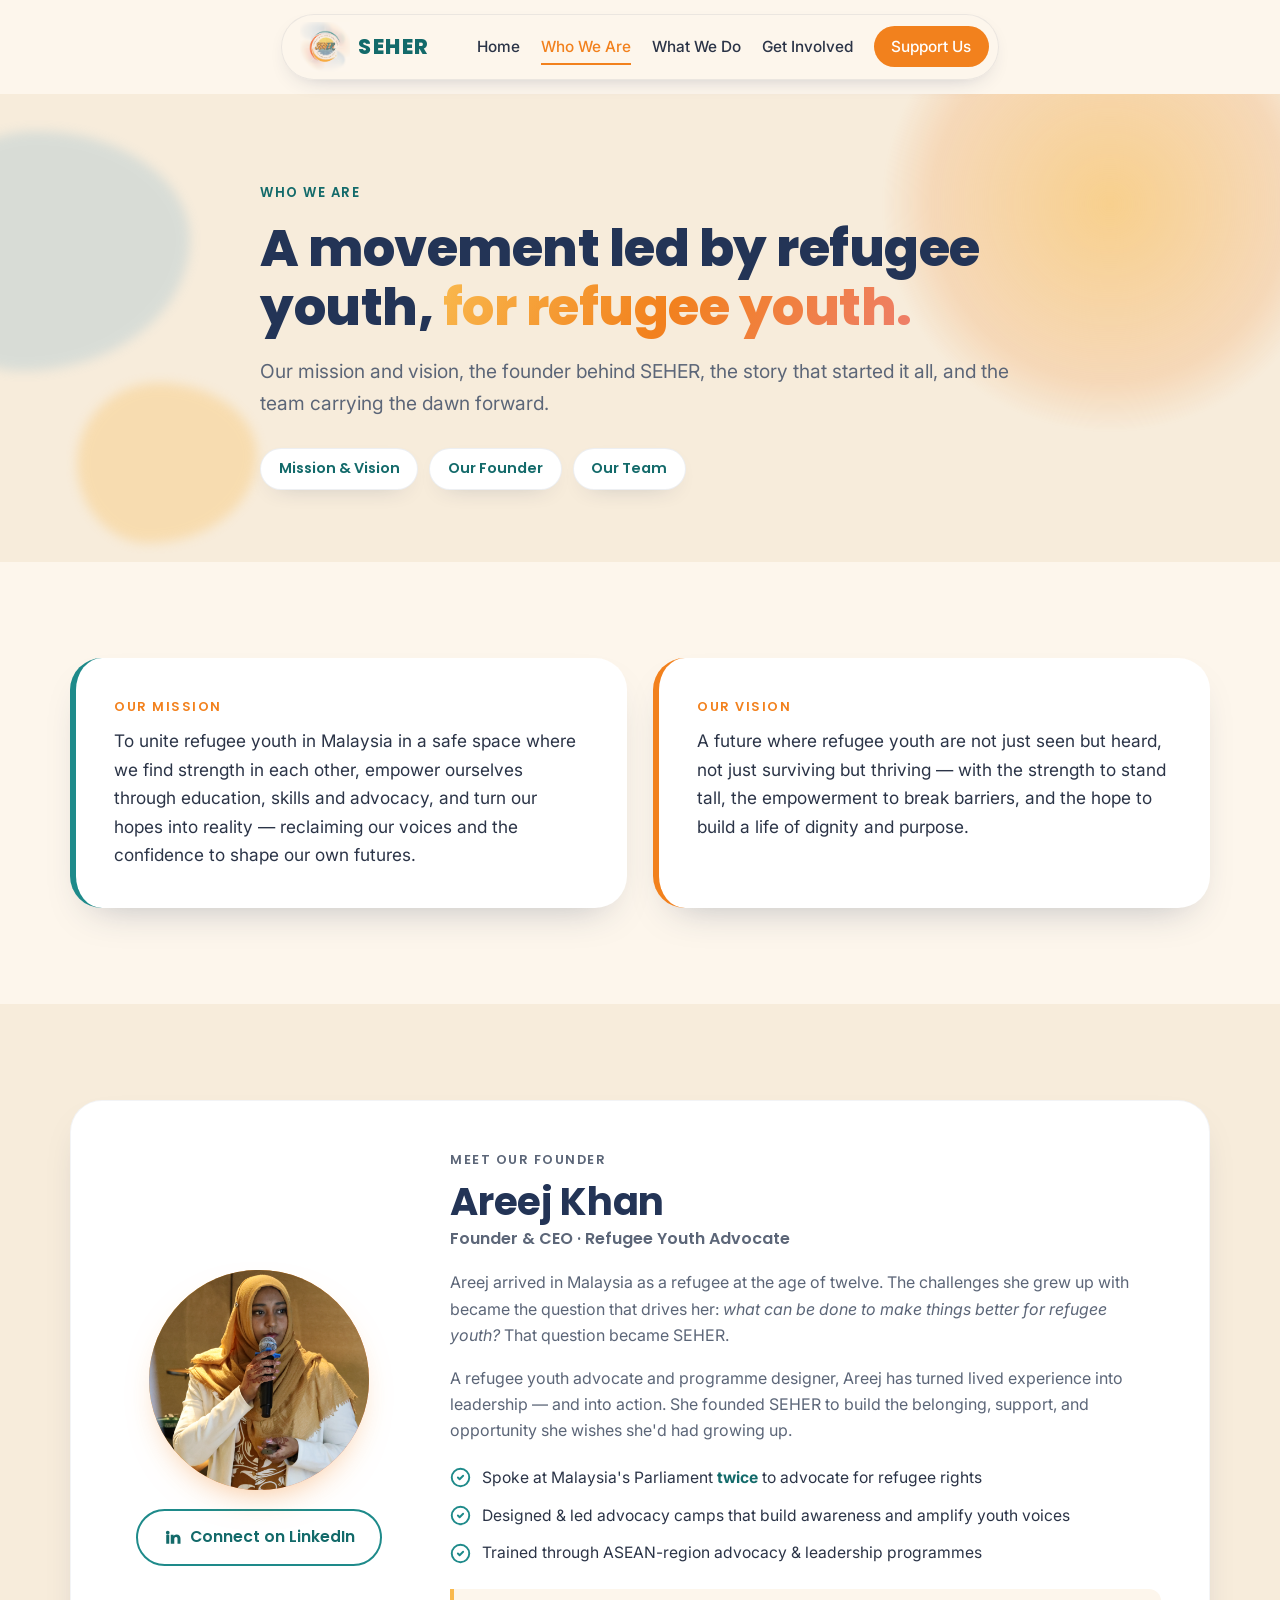
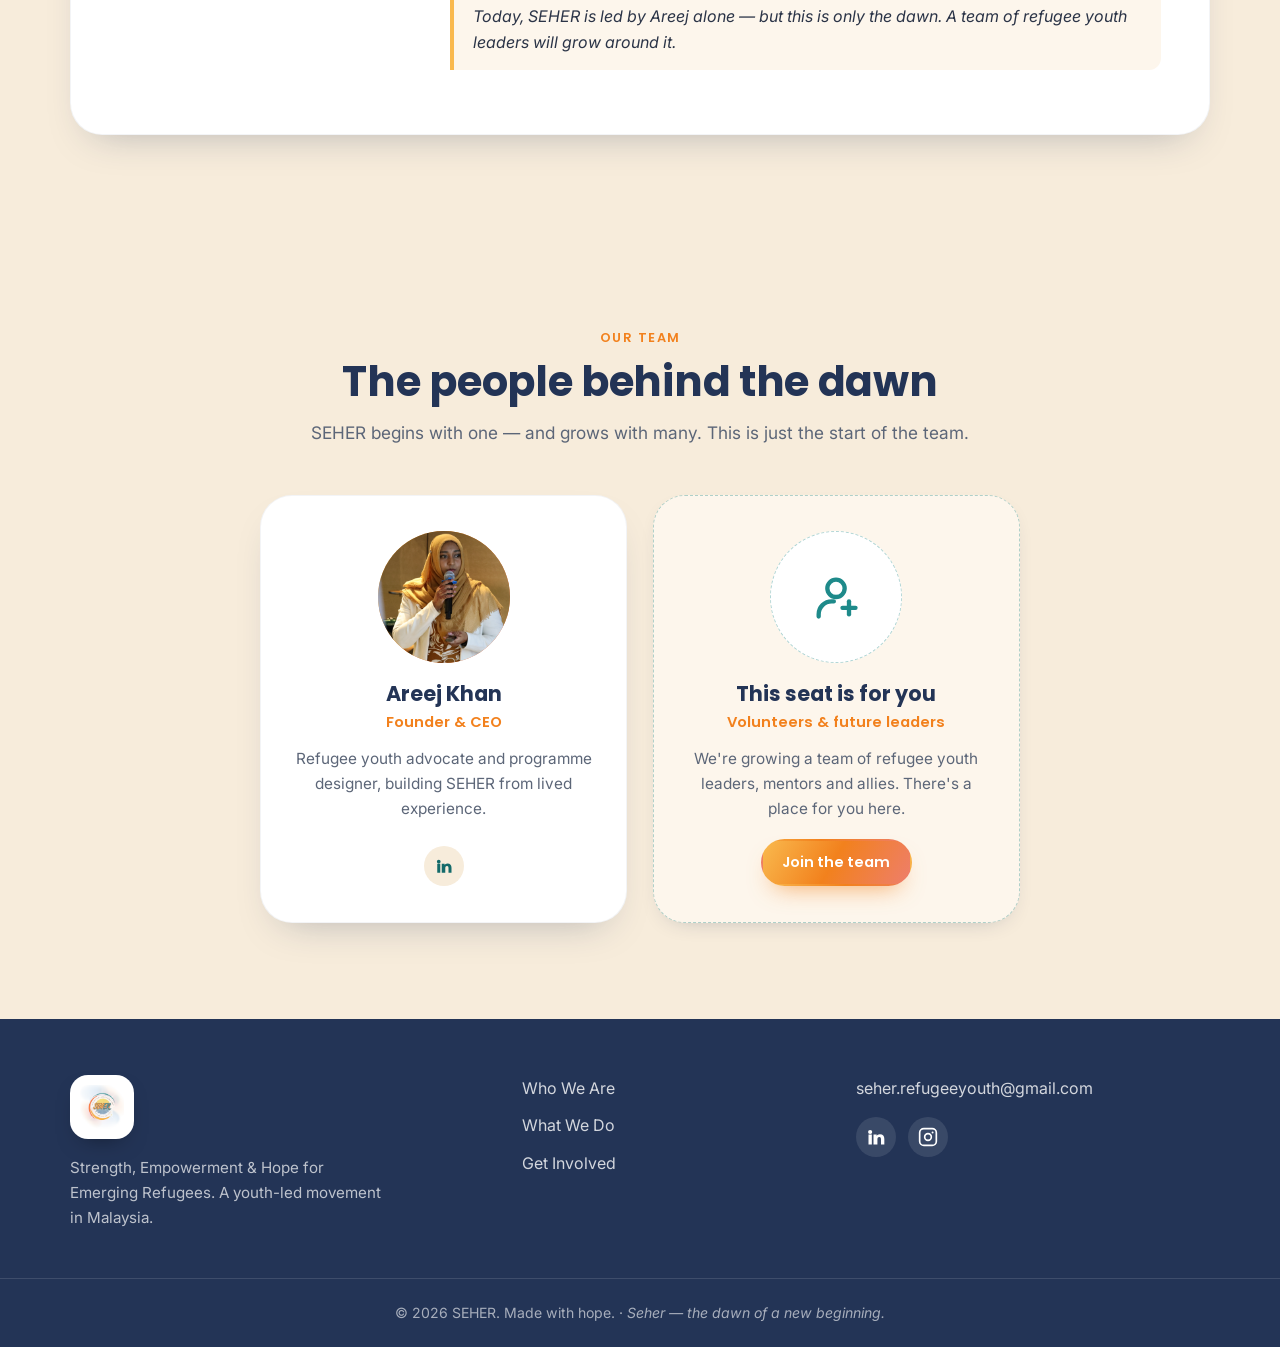
==== commit 60559008: "Add files via upload" ====
--- a/about.html
+++ b/about.html
@@ -111,16 +111,29 @@
           <h2 class="section-title">Areej Khan</h2>
           <p class="founder-role">Founder &amp; CEO · Refugee Youth Advocate</p>
           <p>
-            Areej arrived in Malaysia as a refugee child twelve years ago. The challenges she grew up
+            Areej arrived in Malaysia as a refugee at the age of twelve. The challenges she grew up
             with became the question that drives her: <em>what can be done to make things better for
-            people like us?</em> That question became SEHER.
+            refugee youth?</em> That question became SEHER.
           </p>
           <p>
             A refugee youth advocate and programme designer, Areej has turned lived experience into
-            leadership — designing and leading advocacy initiatives for refugee youth across Malaysia,
-            mentored along the way through ASEAN advocacy training. She founded SEHER to build the
-            belonging, support, and opportunity she wishes she'd had growing up.
+            leadership — and into action. She founded SEHER to build the belonging, support, and
+            opportunity she wishes she'd had growing up.
           </p>
+          <ul class="founder-highlights">
+            <li>
+              <svg viewBox="0 0 24 24" fill="none" stroke="currentColor" stroke-width="2.2" stroke-linecap="round" stroke-linejoin="round" aria-hidden="true"><circle cx="12" cy="12" r="10"/><path d="m9 12 2 2 4-4"/></svg>
+              <span>Spoke at Malaysia's Parliament <strong>twice</strong> to advocate for refugee rights</span>
+            </li>
+            <li>
+              <svg viewBox="0 0 24 24" fill="none" stroke="currentColor" stroke-width="2.2" stroke-linecap="round" stroke-linejoin="round" aria-hidden="true"><circle cx="12" cy="12" r="10"/><path d="m9 12 2 2 4-4"/></svg>
+              <span>Designed &amp; led advocacy camps that build awareness and amplify youth voices</span>
+            </li>
+            <li>
+              <svg viewBox="0 0 24 24" fill="none" stroke="currentColor" stroke-width="2.2" stroke-linecap="round" stroke-linejoin="round" aria-hidden="true"><circle cx="12" cy="12" r="10"/><path d="m9 12 2 2 4-4"/></svg>
+              <span>Trained through ASEAN-region advocacy &amp; leadership programmes</span>
+            </li>
+          </ul>
           <p class="founder-note">
             Today, SEHER is led by Areej alone — but this is only the dawn. A team of refugee youth
             leaders will grow around it.
--- a/styles.css
+++ b/styles.css
@@ -204,6 +204,12 @@
 .founder-photo img { width: 100%; height: 100%; object-fit: cover; }
 .founder-initials { display: none; font-family: "Poppins", sans-serif; font-weight: 800; font-size: 4.5rem; color: #fff; }
 .founder-photo.no-photo .founder-initials { display: block; }
+.founder-highlights {
+  list-style: none; margin: 1.3rem 0 1.4rem; padding: 0; display: grid; gap: .75rem; text-align: left;
+}
+.founder-highlights li { display: flex; align-items: flex-start; gap: .65rem; color: var(--ink); font-size: .98rem; }
+.founder-highlights svg { flex-shrink: 0; width: 21px; height: 21px; color: var(--teal); margin-top: .15rem; }
+.founder-highlights strong { color: var(--teal-deep); }
 .founder-li { gap: .5rem; }
 .founder-role { font-family: "Poppins", sans-serif; font-weight: 600; color: var(--teal-deep); margin: .1rem 0 1.1rem; }
 .founder-copy p { color: var(--muted); }
@@ -491,6 +497,7 @@
   .about-grid, .mv-grid, .form-wrap { grid-template-columns: 1fr; gap: 2rem; }
   .founder-card { grid-template-columns: 1fr; gap: 1.8rem; text-align: center; }
   .founder-note { text-align: left; }
+  .founder-highlights { max-width: 440px; margin-inline: auto; }
   .impact-grid { grid-template-columns: 1fr; gap: 1.8rem; }
   .impact-footer { flex-direction: column; align-items: flex-start; }
   .pillars-grid, .programs-grid, .involved-grid { grid-template-columns: 1fr; }
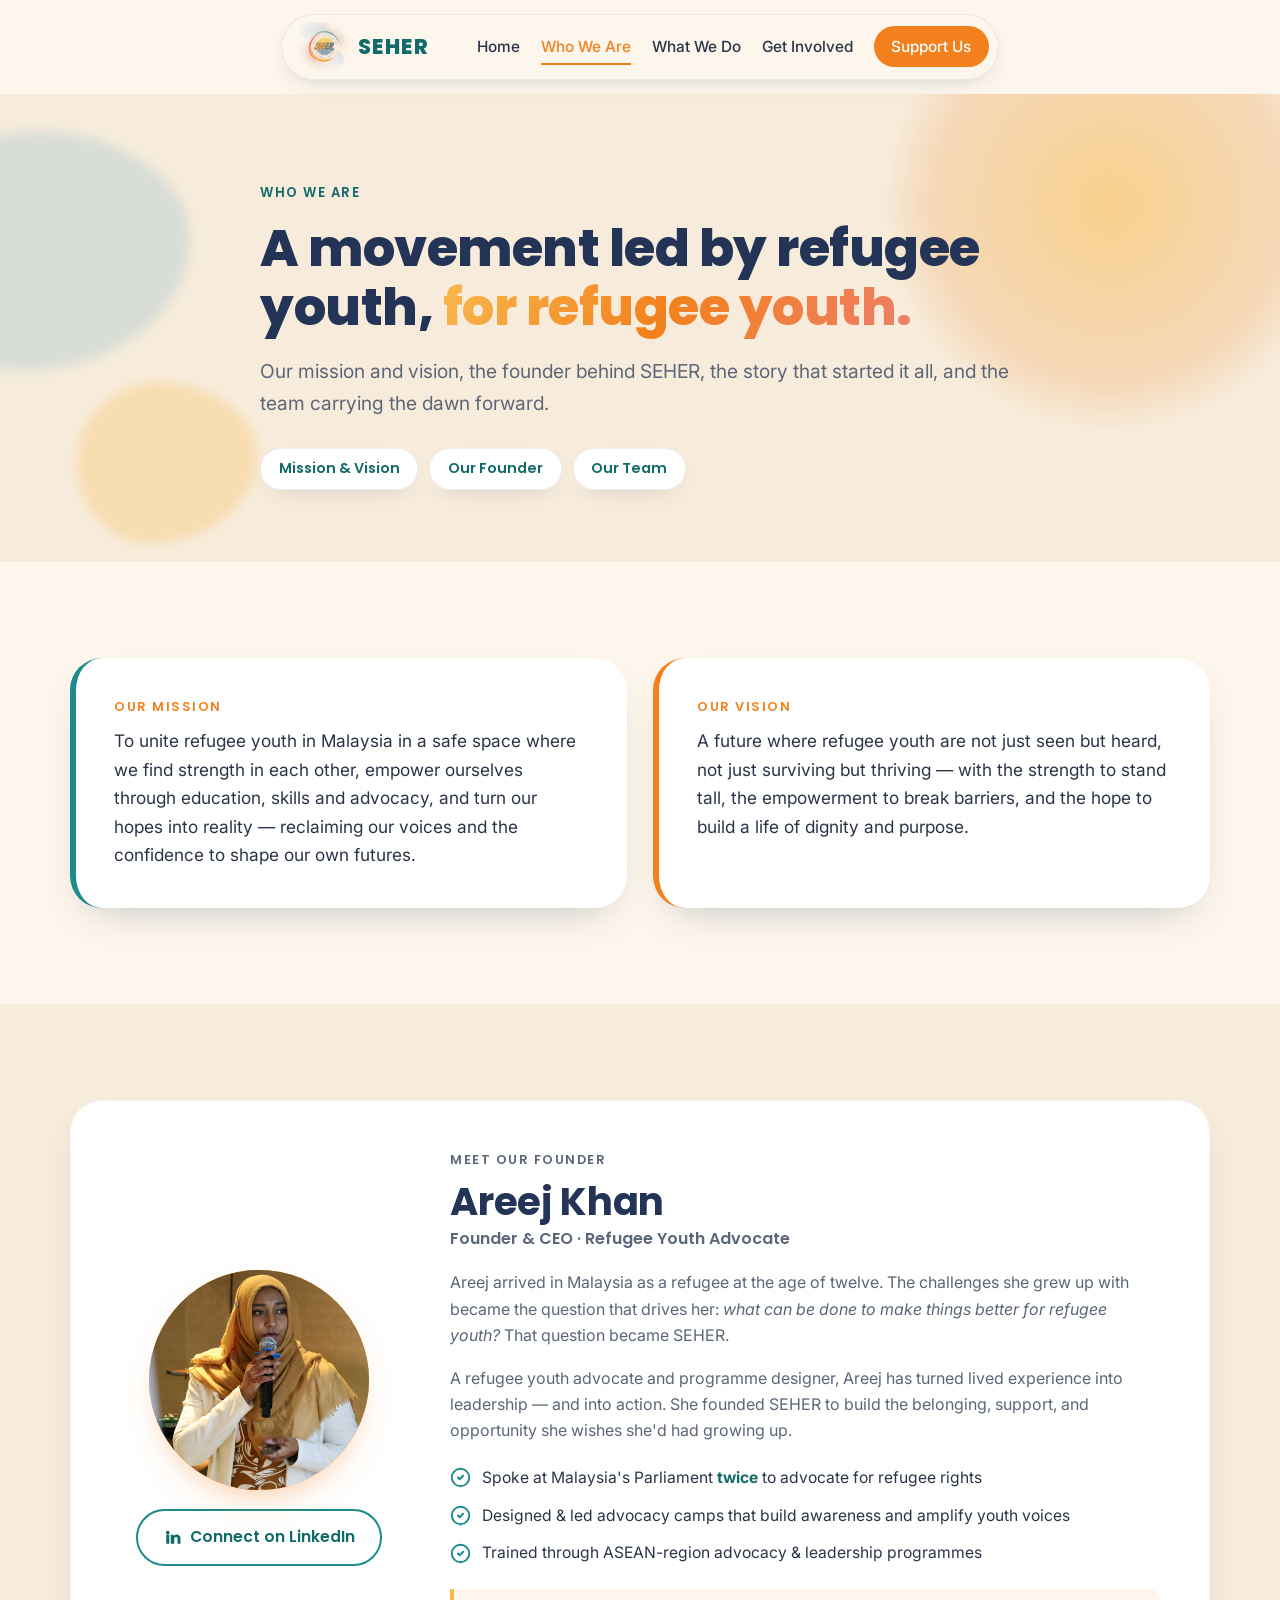
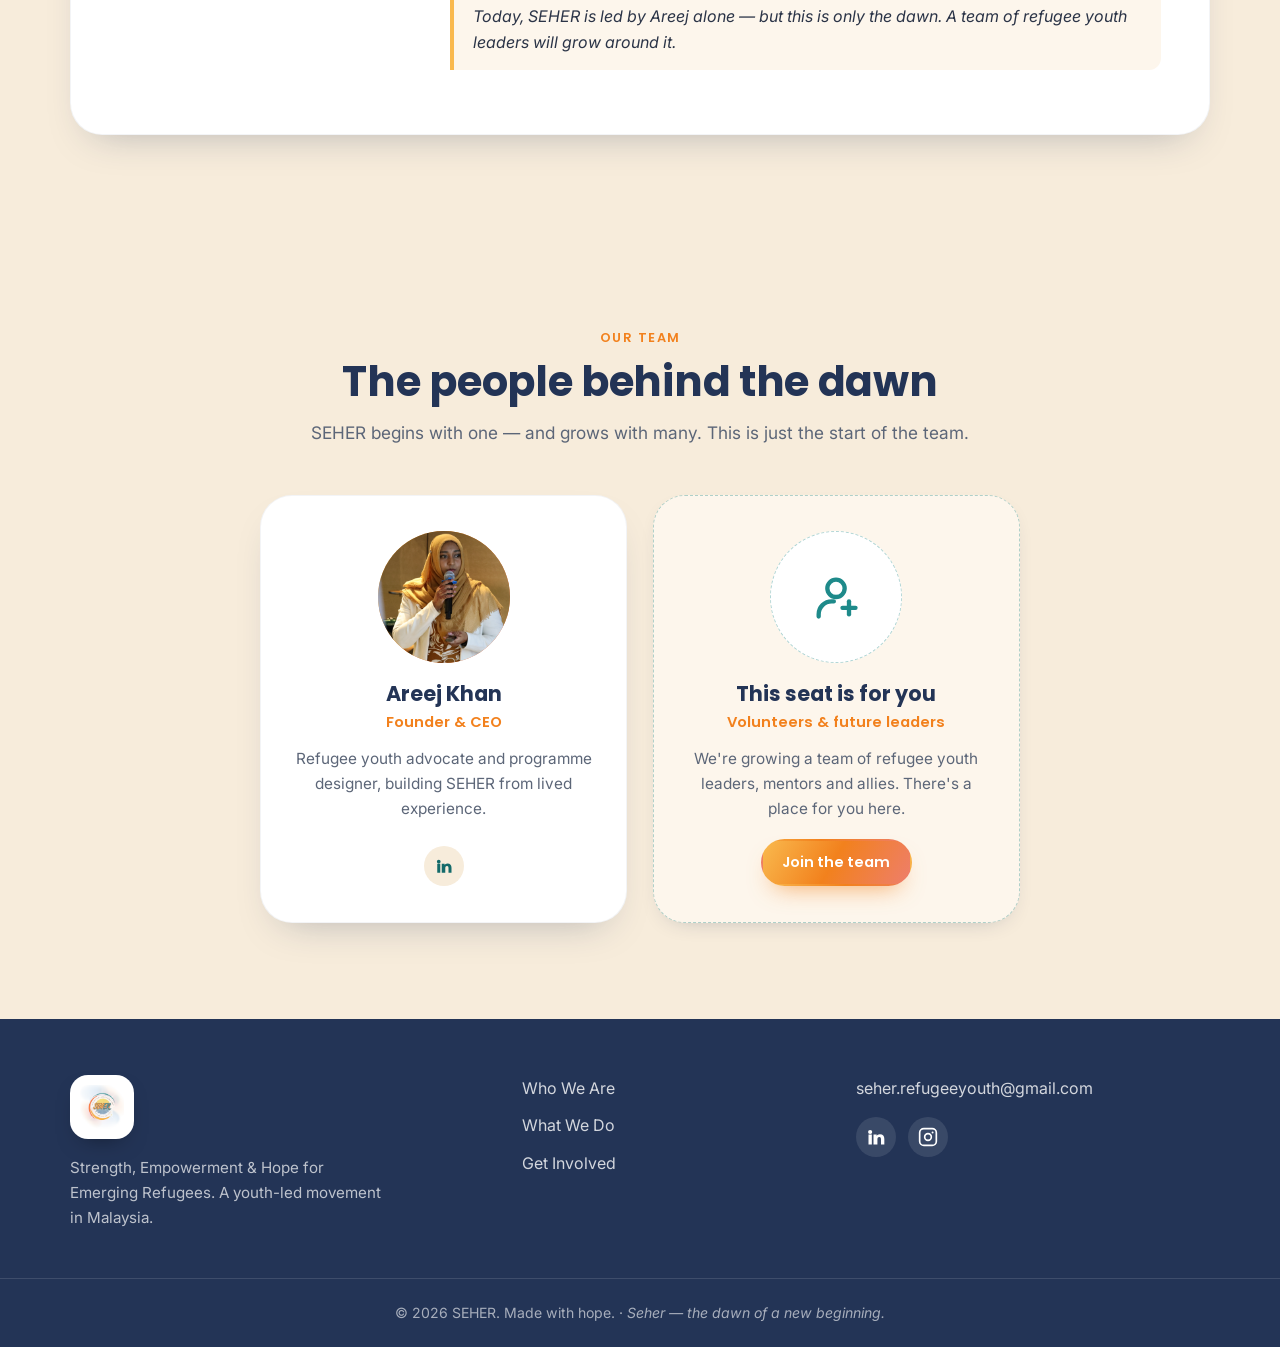
==== commit 89664605: "Add files via upload Fix mobile menu: full-height, left side, fresh styles" ====
--- a/about.html
+++ b/about.html
@@ -20,7 +20,7 @@
   <link rel="preconnect" href="https://fonts.gstatic.com" crossorigin />
   <link href="https://fonts.googleapis.com/css2?family=Poppins:wght@500;600;700;800&family=Inter:wght@400;500;600&display=swap" rel="stylesheet" />
 
-  <link rel="stylesheet" href="styles.css" />
+  <link rel="stylesheet" href="styles.css?v=2" />
 </head>
 <body>
 
--- a/styles.css
+++ b/styles.css
@@ -28,7 +28,7 @@
 }
 
 * { box-sizing: border-box; }
-html { scroll-behavior: smooth; }
+html { scroll-behavior: smooth; overflow-x: hidden; }
 body {
   margin: 0;
   font-family: "Inter", system-ui, sans-serif;
@@ -71,7 +71,7 @@
 
 /* ---------- Header (floating rounded pill) ---------- */
 .site-header {
-  position: sticky; top: 0; z-index: 50;
+  position: sticky; top: 0; z-index: 60;
   padding: .85rem 0;
   background: transparent;
 }
@@ -477,16 +477,31 @@
 =================================================================== */
 @media (max-width: 900px) {
   .nav {
-    position: fixed; inset: 0 0 0 auto; width: min(78%, 320px);
-    flex-direction: column; align-items: flex-start; justify-content: flex-start;
-    gap: 1.2rem; background: var(--cream); padding: 5.5rem 2rem 2rem;
-    box-shadow: -10px 0 40px -20px rgba(0,0,0,.4);
-    transform: translateX(100%); transition: transform .28s ease; z-index: 40;
+    position: fixed; inset: 0 auto 0 0; width: min(82%, 300px);
+    flex-direction: column; align-items: stretch; justify-content: flex-start;
+    gap: .25rem; background: var(--cream); padding: 5.5rem 1.5rem 2rem;
+    box-shadow: 18px 0 60px -24px rgba(35,52,86,.55);
+    border-right: 1px solid rgba(35,52,86,.1);
+    transform: translateX(-100%); visibility: hidden;
+    transition: transform .3s ease, visibility 0s linear .3s; z-index: 10;
+    overflow-y: auto;
   }
-  .nav.open { transform: translateX(0); }
-  .header-inner { width: 100%; justify-content: space-between; gap: 1rem; }
-  .nav a { font-size: 1.1rem; }
-  .nav-toggle { display: block; z-index: 60; }
+  .nav.open { transform: translateX(0); visibility: visible; transition: transform .3s ease; }
+  .nav a {
+    font-size: 1.1rem; padding: .85rem .6rem; border-radius: 12px;
+    border-bottom: 1px solid rgba(35,52,86,.08);
+  }
+  .nav a::after { display: none !important; }
+  .nav a.active { color: var(--orange); background: rgba(242,129,29,.08); }
+  .nav-cta { text-align: center; margin-top: .9rem; border-bottom: 0; }
+  /* dim the page behind the open menu */
+  body.menu-open::before {
+    content: ""; position: fixed; inset: 0; background: rgba(35,52,86,.5);
+    z-index: 55;
+  }
+  body.menu-open { overflow: hidden; }
+  .header-inner { width: 100%; justify-content: space-between; gap: 1rem; backdrop-filter: none; -webkit-backdrop-filter: none; }
+  .nav-toggle { display: block; z-index: 20; }
   .nav-toggle.open span:nth-child(1) { transform: translateY(7.5px) rotate(45deg); }
   .nav-toggle.open span:nth-child(2) { opacity: 0; }
   .nav-toggle.open span:nth-child(3) { transform: translateY(-7.5px) rotate(-45deg); }
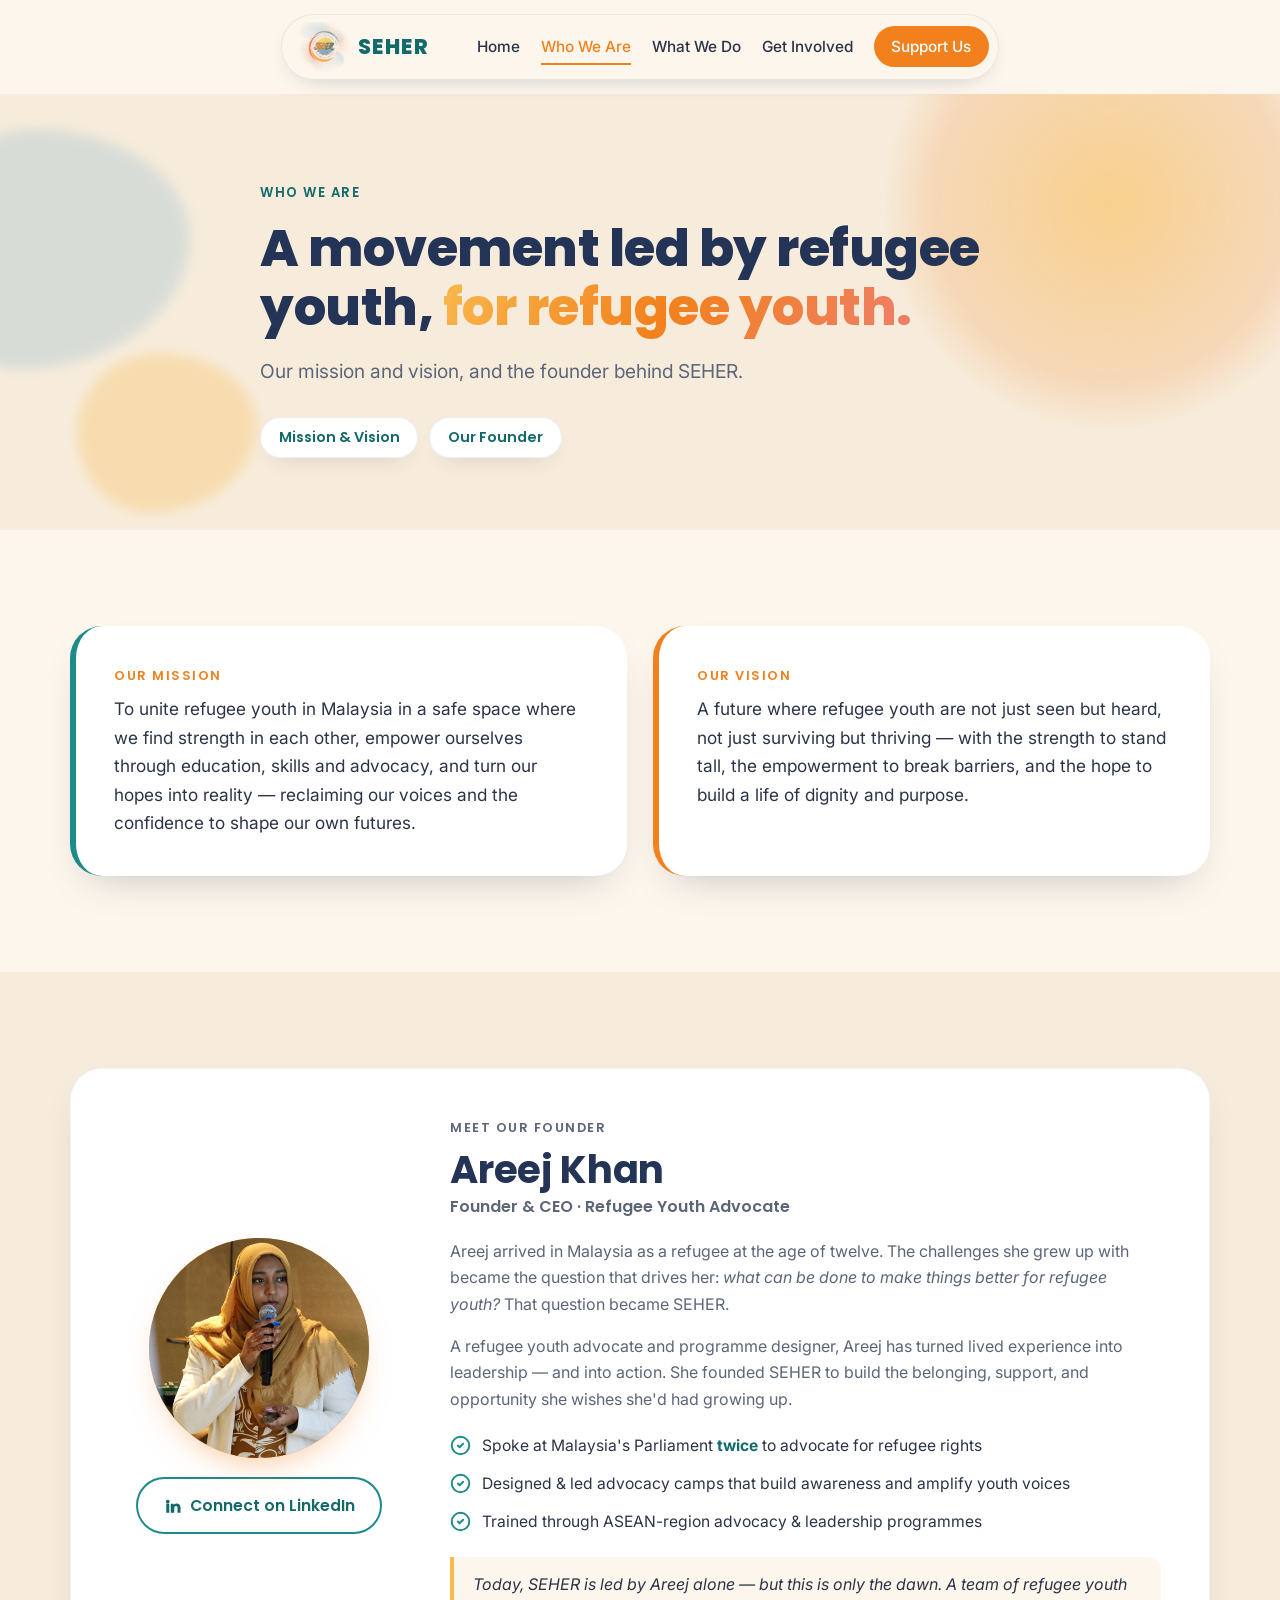
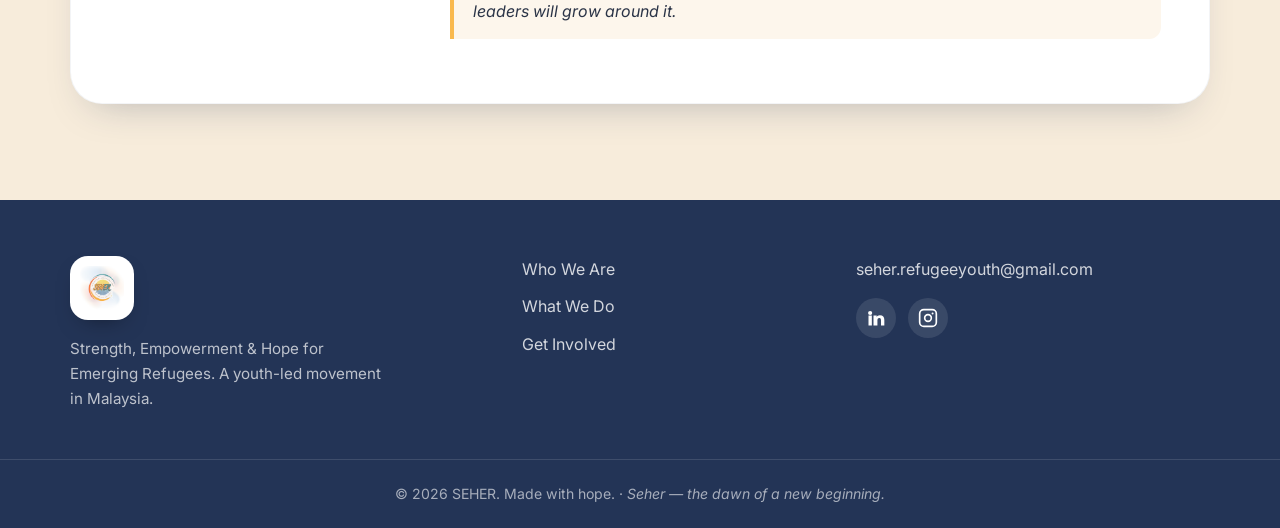
==== commit f1895f6c: "Add files via upload Remove team section for now" ====
--- a/about.html
+++ b/about.html
@@ -58,13 +58,11 @@
       <p class="eyebrow">Who We Are</p>
       <h1 class="page-hero-title">A movement led by refugee youth, <span class="accent">for refugee youth.</span></h1>
       <p class="page-hero-sub">
-        Our mission and vision, the founder behind SEHER, the story that started it all,
-        and the team carrying the dawn forward.
+        Our mission and vision, and the founder behind SEHER.
       </p>
       <nav class="page-jump" aria-label="On this page">
         <a href="#mission">Mission &amp; Vision</a>
         <a href="#founder">Our Founder</a>
-        <a href="#team">Our Team</a>
       </nav>
     </div>
   </section>
@@ -143,45 +141,6 @@
     </div>
   </section>
 
-  <!-- ============ TEAM ============ -->
-  <section class="section section-tint" id="team">
-    <div class="container">
-      <div class="section-head">
-        <p class="section-eyebrow">Our Team</p>
-        <h2 class="section-title">The people behind the dawn</h2>
-        <p class="section-lead">
-          SEHER begins with one — and grows with many. This is just the start of the team.
-        </p>
-      </div>
-
-      <div class="team-grid">
-        <article class="team-card">
-          <div class="team-photo">
-            <img src="areej.png" alt="Areej Khan"
-                 onerror="this.style.display='none'; this.parentElement.classList.add('no-photo');" />
-            <span class="team-initials" aria-hidden="true">AK</span>
-          </div>
-          <h3>Areej Khan</h3>
-          <p class="team-role">Founder &amp; CEO</p>
-          <p class="team-bio">Refugee youth advocate and programme designer, building SEHER from lived experience.</p>
-          <a href="https://www.linkedin.com/in/areej-khan-ak/" target="_blank" rel="noopener" class="team-li" aria-label="Areej Khan on LinkedIn">
-            <svg viewBox="0 0 24 24" fill="currentColor" width="18" height="18"><path d="M4.98 3.5a2.5 2.5 0 1 1 0 5 2.5 2.5 0 0 1 0-5ZM3 9h4v12H3zM9 9h3.8v1.7h.05c.53-1 1.83-2.05 3.77-2.05C20.4 8.65 22 10.9 22 14.3V21h-4v-5.9c0-1.4-.03-3.2-2-3.2-2 0-2.3 1.55-2.3 3.1V21H9z"/></svg>
-          </a>
-        </article>
-
-        <article class="team-card team-card-join">
-          <div class="team-photo team-photo-join" aria-hidden="true">
-            <svg viewBox="0 0 24 24" fill="none" stroke="currentColor" stroke-width="2" stroke-linecap="round" stroke-linejoin="round"><circle cx="12" cy="8" r="4"/><path d="M4 21v-1a6 6 0 0 1 6-6h1"/><path d="M18 14v6"/><path d="M15 17h6"/></svg>
-          </div>
-          <h3>This seat is for you</h3>
-          <p class="team-role">Volunteers &amp; future leaders</p>
-          <p class="team-bio">We're growing a team of refugee youth leaders, mentors and allies. There's a place for you here.</p>
-          <a href="index.html#involved" class="btn btn-primary btn-sm">Join the team</a>
-        </article>
-      </div>
-    </div>
-  </section>
-
   <!-- ============ FOOTER ============ -->
   <footer class="site-footer">
     <div class="container footer-inner">
--- a/styles.css
+++ b/styles.css
@@ -230,7 +230,7 @@
 .impact-photo-ph { display: none; flex-direction: column; align-items: center; gap: .6rem; color: rgba(255,255,255,.85); font-size: .95rem; font-weight: 500; }
 .impact-photo-ph svg { width: 42px; height: 42px; }
 .impact-photo.no-photo .impact-photo-ph { display: flex; }
-.impact-stats { display: grid; grid-template-columns: 1fr 1fr; gap: 1rem; margin-bottom: 1.6rem; }
+.impact-stats { display: grid; grid-template-columns: repeat(auto-fit, minmax(150px, 1fr)); gap: 1rem; margin-bottom: 1.8rem; }
 .impact-stat {
   background: var(--cream-deep); border-radius: var(--radius); padding: 1.1rem 1.2rem;
   border: 1px solid rgba(35,52,86,.05);
@@ -247,6 +247,22 @@
 .impact-footer { display: flex; flex-wrap: wrap; align-items: center; justify-content: space-between; gap: 1.2rem; }
 .impact-credits { margin: 0; color: var(--muted); font-size: .95rem; }
 .impact-credits strong { color: var(--ink); }
+.impact-text { margin-bottom: 2rem; }
+.impact-text p { color: var(--muted); }
+.impact-text p + p { margin-top: 1rem; }
+
+/* ---------- Camp photo gallery ---------- */
+.camp-gallery { display: grid; grid-template-columns: repeat(2, 1fr); gap: .8rem; margin: 1.8rem 0; }
+.camp-shot {
+  margin: 0; border-radius: 16px; overflow: hidden; box-shadow: var(--shadow-sm);
+  aspect-ratio: 4 / 3; background: var(--cream-deep);
+}
+.camp-shot img { width: 100%; height: 100%; object-fit: cover; display: block; transition: transform .5s ease; }
+.camp-shot:hover img { transform: scale(1.06); }
+.camp-feature { grid-column: 1 / -1; aspect-ratio: 16 / 9; }
+@media (min-width: 700px) {
+  .camp-gallery { grid-template-columns: repeat(4, 1fr); }
+}
 
 /* ---------- Pillars ---------- */
 .pillars-grid { display: grid; grid-template-columns: repeat(3, 1fr); gap: 1.6rem; }
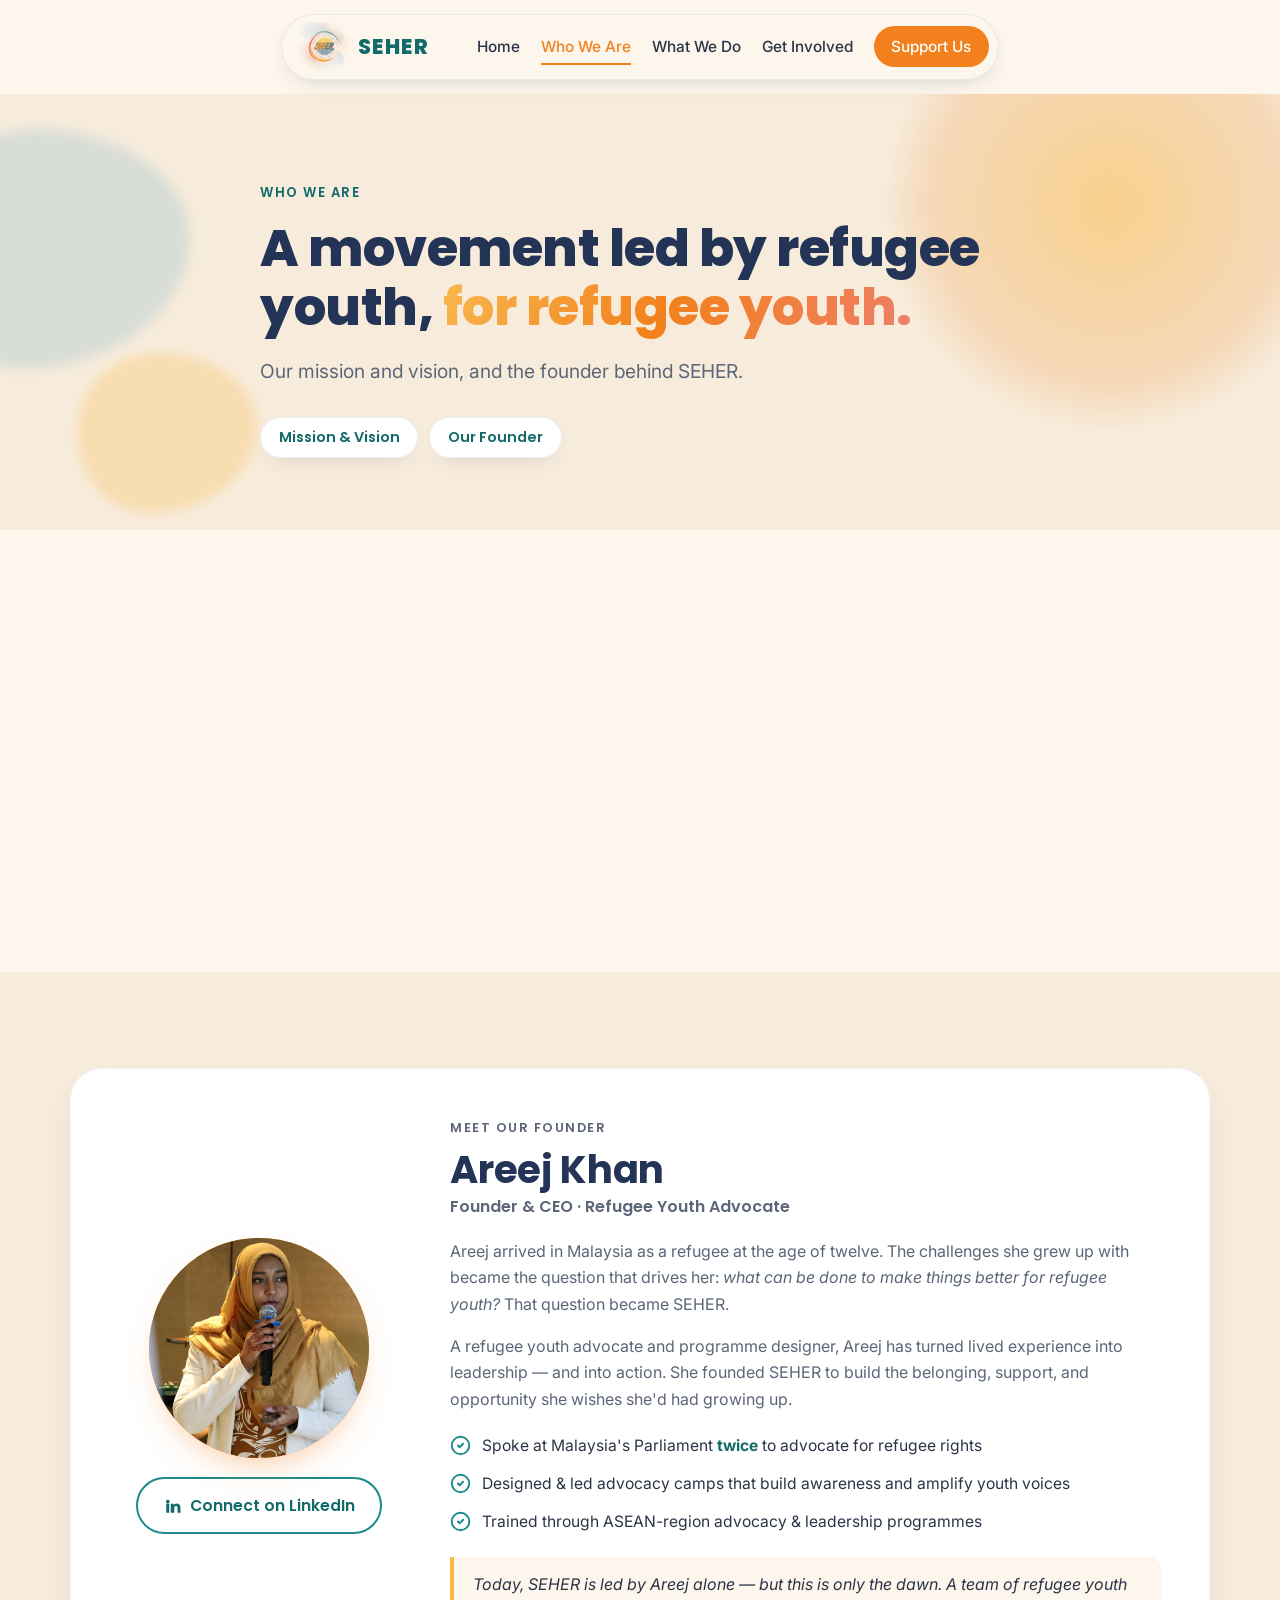
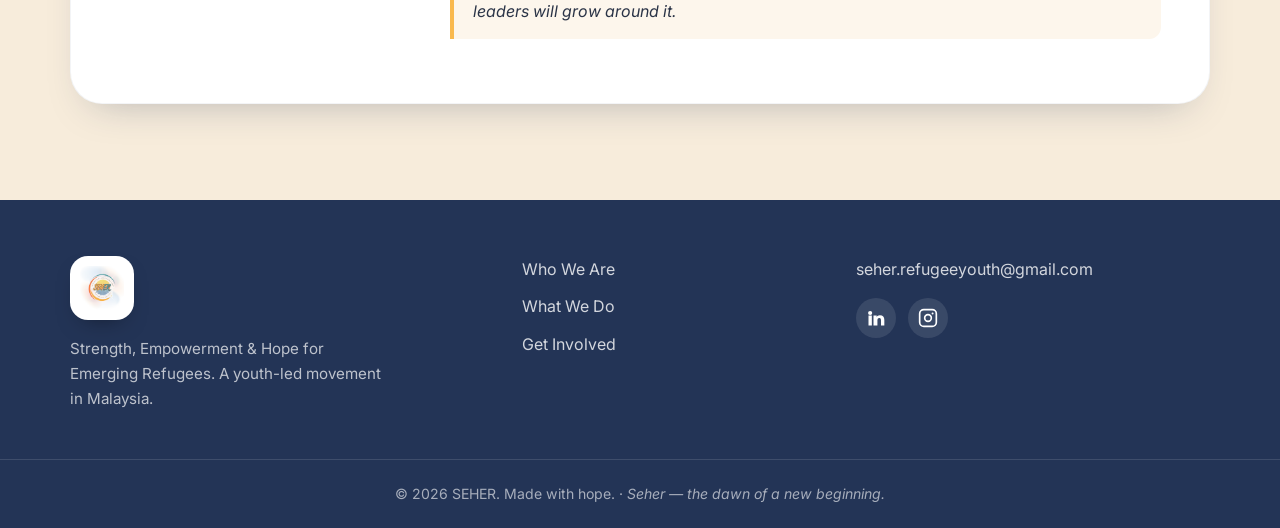
==== commit 84001ab3: "Add files via upload Add Seen series + site-wide scroll animations" ====
--- a/about.html
+++ b/about.html
@@ -20,7 +20,7 @@
   <link rel="preconnect" href="https://fonts.gstatic.com" crossorigin />
   <link href="https://fonts.googleapis.com/css2?family=Poppins:wght@500;600;700;800&family=Inter:wght@400;500;600&display=swap" rel="stylesheet" />
 
-  <link rel="stylesheet" href="styles.css?v=2" />
+  <link rel="stylesheet" href="styles.css?v=7" />
 </head>
 <body>
 
@@ -172,6 +172,6 @@
     </div>
   </footer>
 
-  <script src="script.js"></script>
+  <script src="script.js?v=1"></script>
 </body>
 </html>
--- a/styles.css
+++ b/styles.css
@@ -476,6 +476,20 @@
 }
 .status-past { background: rgba(30,138,138,.12); color: var(--teal-deep); }
 .status-soon { background: rgba(242,129,29,.14); color: var(--orange); }
+.status-signature { background: var(--gold); color: var(--navy); }
+.project-signature::before {
+  content: ""; display: block; width: 84px; height: 6px; border-radius: 999px;
+  background: var(--sunrise); margin-bottom: 1.3rem;
+}
+/* space between stacked project cards */
+.project + .project { margin-top: 2.8rem; }
+.project-status + .project-status { margin-left: .5rem; }
+/* hover lift on the small format cards */
+.seen-card { transition: transform .25s ease, box-shadow .25s ease; }
+.seen-card:hover { transform: translateY(-6px); box-shadow: 0 24px 50px -24px rgba(35,52,86,.45); }
+/* gentle scroll-reveal (added via JS, so no-JS keeps content visible) */
+.reveal-init { opacity: 0; transform: translateY(26px); }
+.reveal-init.reveal-in { opacity: 1; transform: none; transition: opacity .7s ease, transform .7s ease; }
 
 /* ---------- What's next card ---------- */
 .next-card {
@@ -487,6 +501,42 @@
 .next-card p { color: var(--muted); max-width: 560px; margin: 0 auto; }
 .next-cta-line { font-weight: 600; color: var(--navy) !important; margin-top: 1.4rem !important; }
 .next-card .btn { margin-top: 1.2rem; }
+
+/* ---------- Our Supporters ---------- */
+.supporters-grid { display: flex; flex-wrap: wrap; justify-content: center; gap: 1.2rem; }
+.supporter {
+  flex: 0 1 200px; min-height: 100px;
+  background: #fff; border-radius: var(--radius); border: 1px solid rgba(35,52,86,.06);
+  box-shadow: var(--shadow-sm);
+  display: flex; align-items: center; justify-content: center; padding: 1.2rem 1.4rem;
+  text-decoration: none; transition: transform .2s ease, box-shadow .2s ease;
+}
+.supporter:hover { transform: translateY(-4px); box-shadow: var(--shadow); }
+.supporter img { max-height: 58px; max-width: 100%; width: auto; object-fit: contain; }
+.supporter-name {
+  font-family: "Poppins", sans-serif; font-weight: 700; color: var(--navy); font-size: 1rem;
+  text-align: center; align-items: center; justify-content: center;
+}
+
+/* ---------- Seen (signature series) ---------- */
+.seen-intro { max-width: 760px; margin: 0 auto 2.2rem; text-align: center; }
+.seen-intro p { color: var(--muted); }
+.seen-values { font-family: "Poppins", sans-serif; font-weight: 600; color: var(--teal-deep); margin-top: 1.1rem; font-size: 1.02rem; }
+.seen-formats { display: grid; grid-template-columns: 1fr 1fr; gap: 1.4rem; }
+.seen-card {
+  background: #fff; border-radius: var(--radius-lg); padding: clamp(1.5rem, 3vw, 2.2rem);
+  box-shadow: var(--shadow); border: 1px solid rgba(35,52,86,.05);
+}
+.seen-card-feature { border-left: 4px solid var(--orange); }
+.seen-tag {
+  display: inline-block; font-family: "Poppins", sans-serif; font-weight: 700; font-size: .72rem;
+  letter-spacing: .6px; text-transform: uppercase; color: var(--teal-deep);
+  background: rgba(30,138,138,.1); padding: .32rem .85rem; border-radius: 999px; margin-bottom: .9rem;
+}
+.seen-card-feature .seen-tag { color: var(--orange); background: rgba(242,129,29,.12); }
+.seen-card h3 { font-size: 1.35rem; margin-bottom: .5rem; }
+.seen-card p { color: var(--muted); margin: 0; }
+.seen-note { text-align: center; color: var(--muted); font-size: .96rem; margin-top: 1.8rem; max-width: 640px; margin-inline: auto; }
 
 /* ===================================================================
    Responsive
@@ -531,7 +581,7 @@
   .founder-highlights { max-width: 440px; margin-inline: auto; }
   .impact-grid { grid-template-columns: 1fr; gap: 1.8rem; }
   .impact-footer { flex-direction: column; align-items: flex-start; }
-  .pillars-grid, .programs-grid, .involved-grid { grid-template-columns: 1fr; }
+  .pillars-grid, .programs-grid, .involved-grid, .seen-formats { grid-template-columns: 1fr; }
 }
 @media (min-width: 560px) and (max-width: 900px) {
   .pillars-grid, .programs-grid, .involved-grid { grid-template-columns: 1fr 1fr; }
